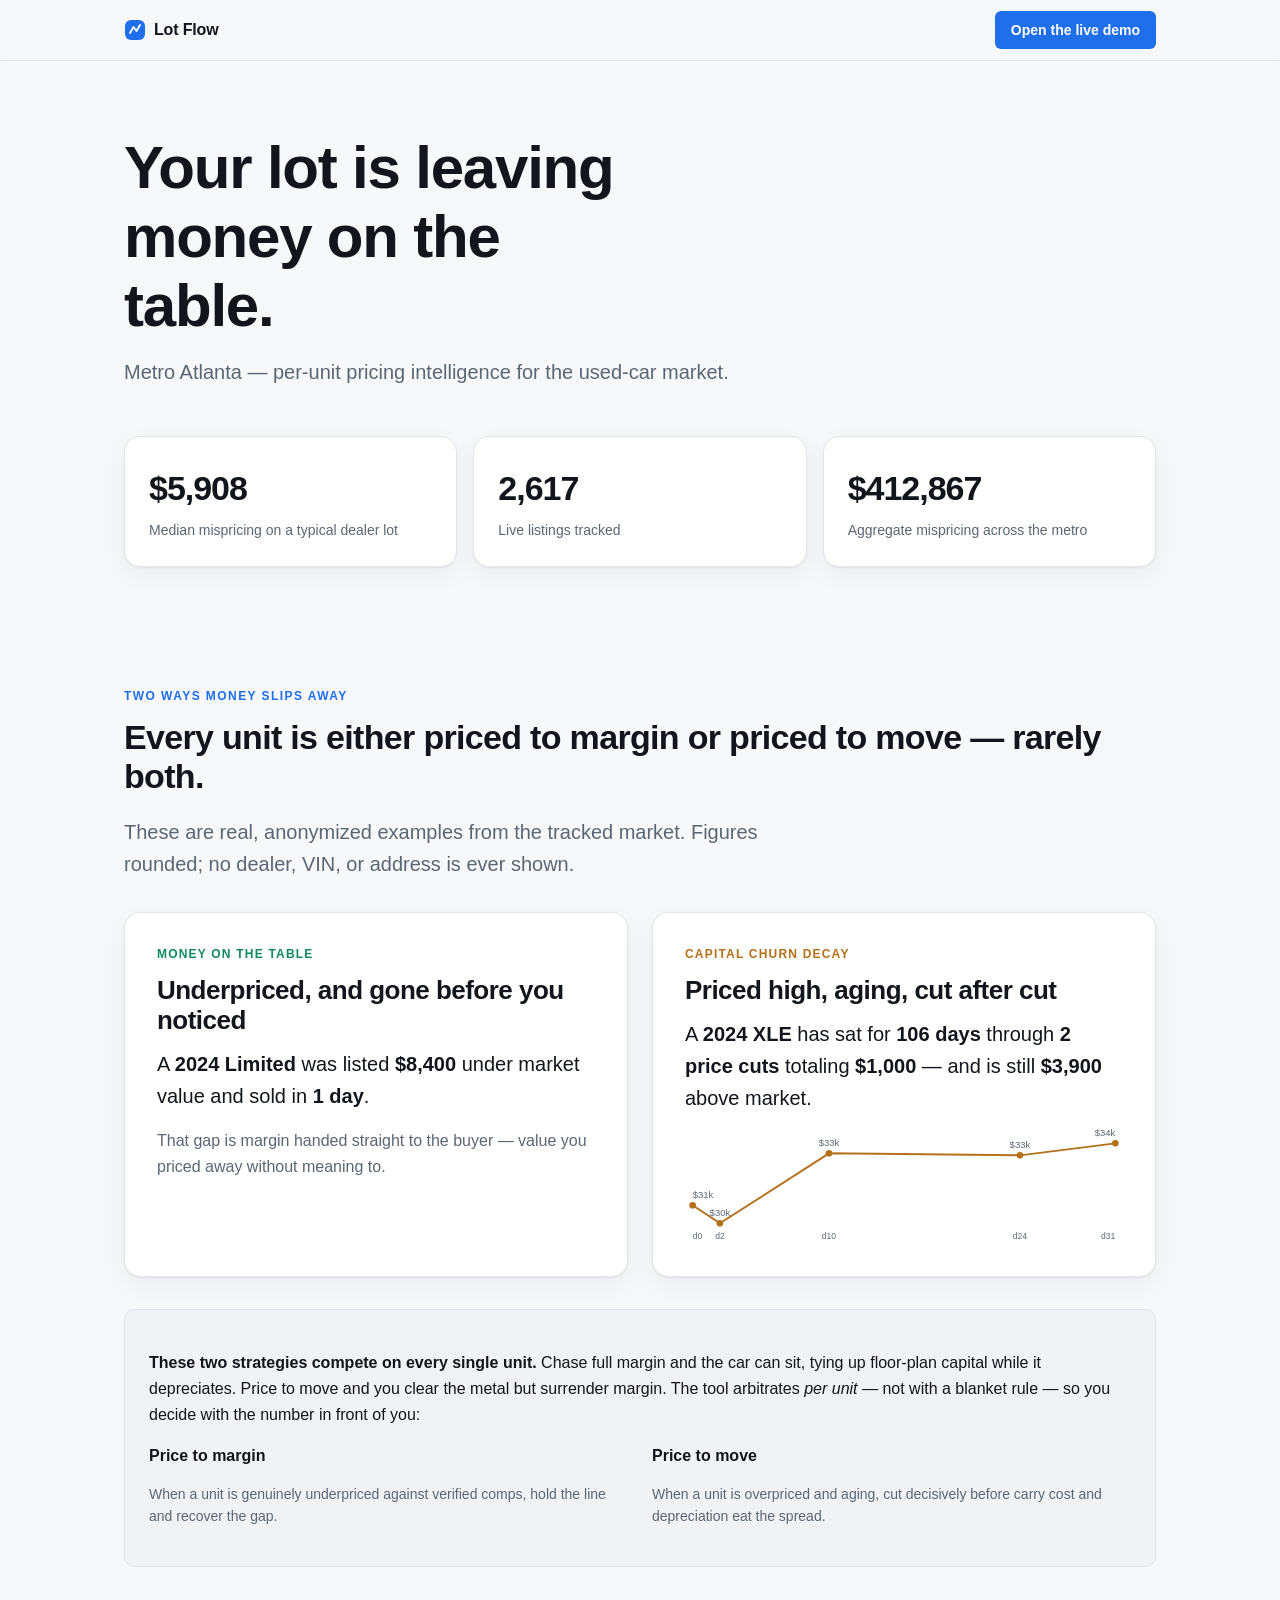
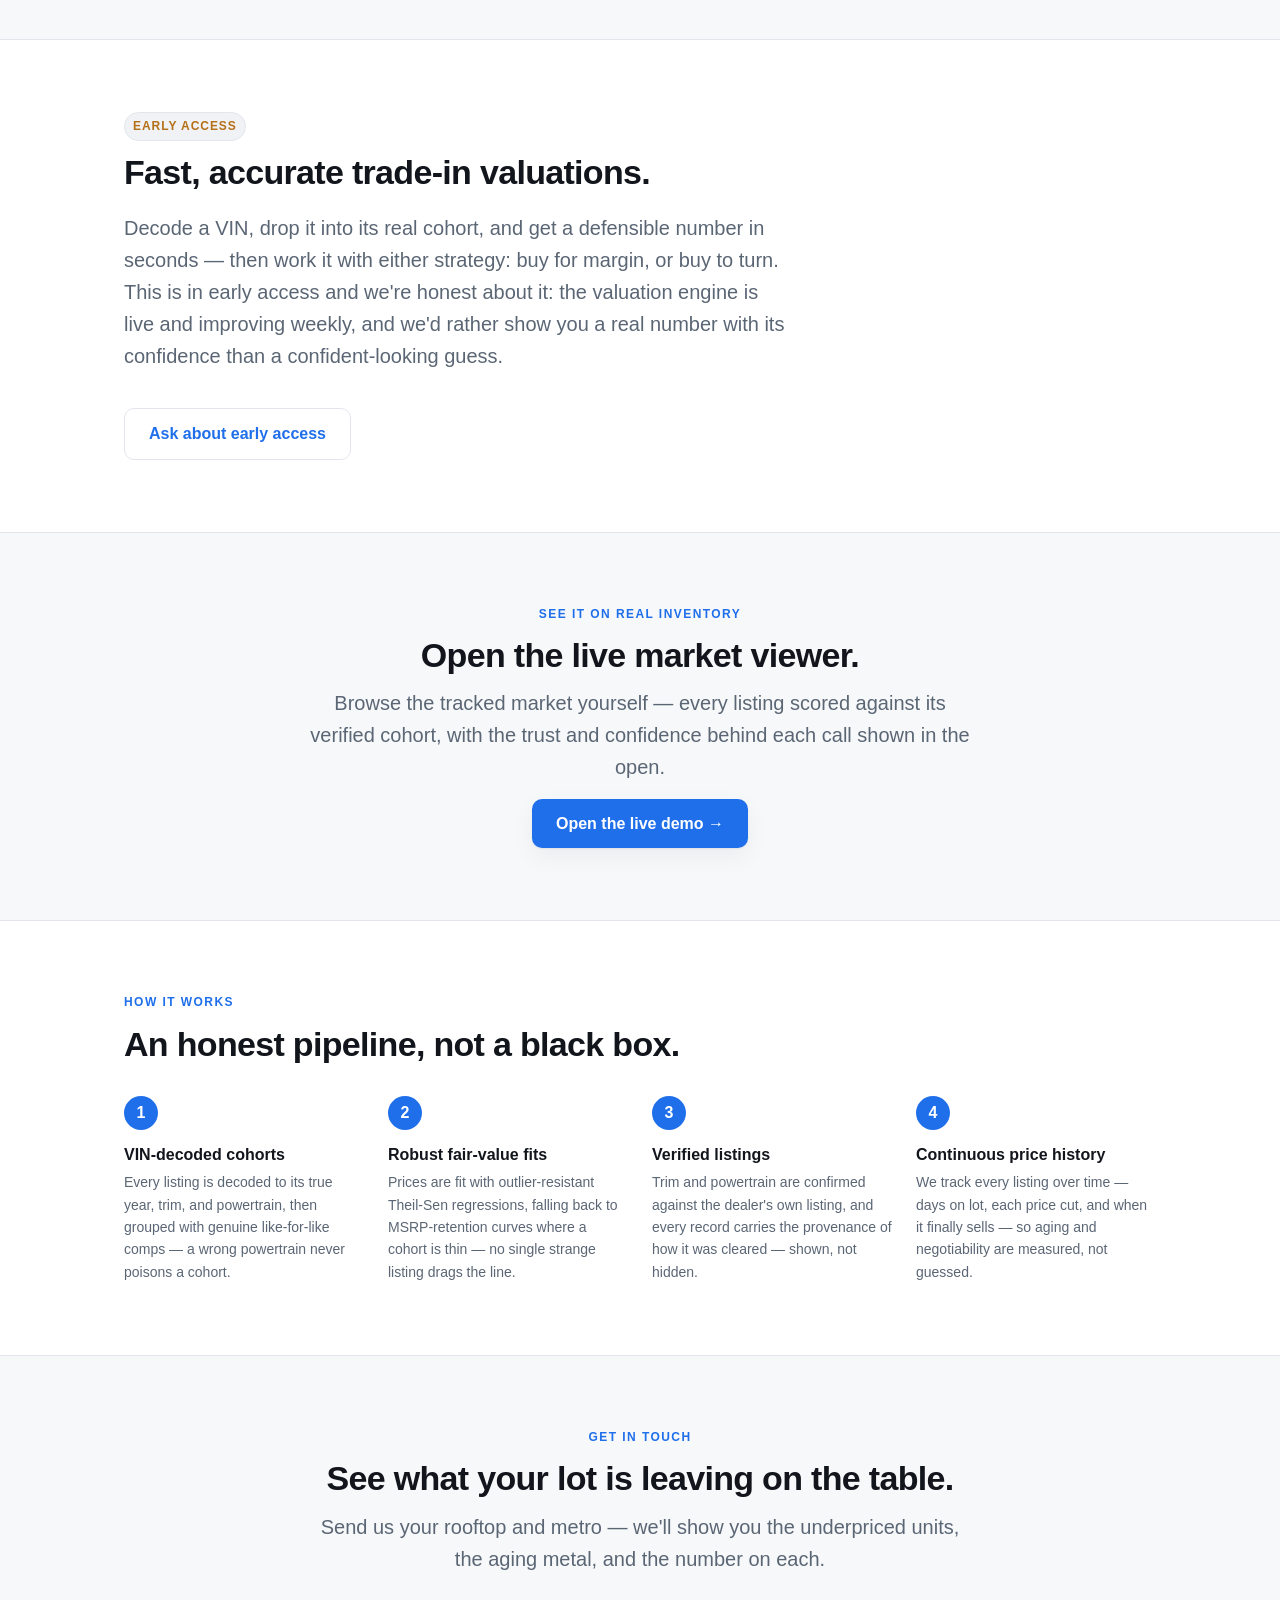
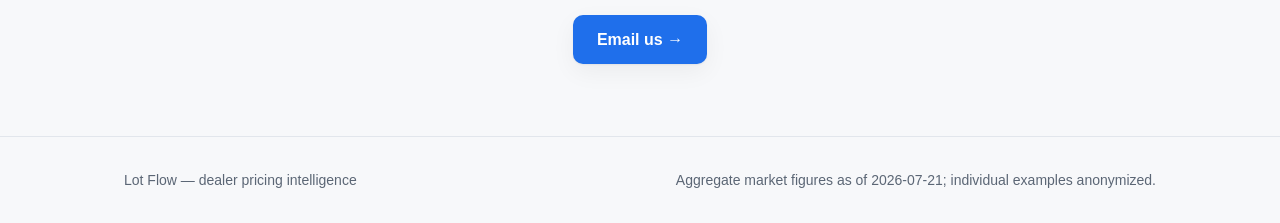
==== index.html @ d7b86f58 "publish: Metro Atlanta 2026-07-21 Regenerate the public site from the allowlist. Pitch page at /, th" ====
<!doctype html>
<html lang="en">
<head>
<meta charset="utf-8">
<meta name="viewport" content="width=device-width, initial-scale=1">
<title>Stop leaving money on the lot — dealer pricing intelligence</title>
<meta name="description" content="Per-unit pricing intelligence for used-car dealers: find the units you have underpriced, the aging metal tying up your capital, and price each one to margin or to move.">
<link rel="stylesheet" href="pitch.css">
</head>
<body>

<header class="site-head">
  <div class="wrap">
    <span class="brand">
      <svg width="22" height="22" viewbox="0 0 22 22" aria-hidden="true">
        <rect x="1" y="1" width="20" height="20" rx="6" fill="var(--accent)"></rect>
        <path d="M6 14 L9.5 8 L12.5 12 L16 6" fill="none" stroke="var(--accent-ink)" stroke-width="1.8" stroke-linecap="round" stroke-linejoin="round"></path>
      </svg>
      Lot Flow
    </span>
    <a class="nav-cta" href="app/">Open the live demo</a>
  </div>
</header>

<!-- ============================ HERO ============================ -->
<section class="hero">
  <div class="wrap">
    <h1>Your lot is leaving money on the table.</h1>
    <p class="lead" id="hero-region">Per-unit pricing intelligence for the used-car market.</p>

    <div class="stat-row">
      <div class="stat">
        <div class="num" id="stat-median">—</div>
        <div class="lbl">Median mispricing on a typical dealer lot</div>
      </div>
      <div class="stat">
        <div class="num" id="stat-listings">—</div>
        <div class="lbl">Live listings tracked</div>
      </div>
      <div class="stat">
        <div class="num" id="stat-aggregate">—</div>
        <div class="lbl">Aggregate mispricing across the metro</div>
      </div>
    </div>
  </div>
</section>

<!-- ============================ VIGNETTES ============================ -->
<section>
  <div class="wrap">
    <p class="section-tag">Two ways money slips away</p>
    <h2>Every unit is either priced to margin or priced to move — rarely both.</h2>
    <p class="lead">These are real, anonymized examples from the tracked market. Figures rounded; no dealer, VIN, or address is ever shown.</p>

    <div class="cards" style="margin-top:var(--s6)">

      <!-- Money on the table: an underpriced unit that sold fast -->
      <div class="card profit">
        <div class="kicker">Money on the table</div>
        <h3 id="profit-title">Underpriced, and gone before you noticed</h3>
        <div id="profit-dynamic">
          <p class="vignette-headline">
            A <b id="profit-vehicle">unit</b> was listed
            <b id="profit-under">—</b> under market value and sold in
            <b id="profit-days">—</b>.
          </p>
          <p class="muted">That gap is margin handed straight to the buyer — value you priced away without meaning to.</p>
        </div>
        <p id="profit-empty" class="muted hidden">
          No fast-selling underpriced units in the current window — but the moment one appears, it surfaces here first.
        </p>
      </div>

      <!-- Capital churn decay: an overpriced aging unit that keeps getting cut -->
      <div class="card aging">
        <div class="kicker">Capital churn decay</div>
        <h3 id="aging-title">Priced high, aging, cut after cut</h3>
        <div id="aging-dynamic">
          <p class="vignette-headline">
            A <b id="aging-vehicle">unit</b> has sat for
            <b id="aging-days">—</b> through
            <b id="aging-cuts">—</b> totaling
            <b id="aging-markdown">—</b> — and is still
            <b id="aging-over">—</b> above market.
          </p>
          <div class="timeline" id="aging-timeline" aria-label="price-cut timeline"></div>
        </div>
        <p id="aging-empty" class="muted hidden">
          No deeply-aged, repeatedly-cut units in the current window — the timeline lights up the moment one crosses the line.
        </p>
      </div>
    </div>

    <div class="arbitrate">
      <p><b>These two strategies compete on every single unit.</b> Chase full margin and the car can sit,
      tying up floor-plan capital while it depreciates. Price to move and you clear the metal but surrender margin.
      The tool arbitrates <em>per unit</em> — not with a blanket rule — so you decide with the number in front of you:</p>
      <div class="strat">
        <div>
          <h4>Price to margin</h4>
          <p class="muted tiny">When a unit is genuinely underpriced against verified comps, hold the line and recover the gap.</p>
        </div>
        <div>
          <h4>Price to move</h4>
          <p class="muted tiny">When a unit is overpriced and aging, cut decisively before carry cost and depreciation eat the spread.</p>
        </div>
      </div>
    </div>
  </div>
</section>

<!-- ============================ TRADE-IN ============================ -->
<section class="band">
  <div class="wrap">
    <span class="badge-soft">Early access</span>
    <h2>Fast, accurate trade-in valuations.</h2>
    <p class="lead">Decode a VIN, drop it into its real cohort, and get a defensible number in seconds —
    then work it with either strategy: buy for margin, or buy to turn. This is in early access and we're
    honest about it: the valuation engine is live and improving weekly, and we'd rather show you a real
    number with its confidence than a confident-looking guess.</p>
    <a class="cta-secondary" href="mailto:enpowerenergy@proton.me?subject=Lot%20Flow%20%E2%80%94%20trade-in%20early%20access">Ask about early access</a>
  </div>
</section>

<!-- ============================ DEMO CTA ============================ -->
<section>
  <div class="wrap" style="text-align:center">
    <p class="section-tag" style="text-align:center">See it on real inventory</p>
    <h2>Open the live market viewer.</h2>
    <p class="lead" style="margin:var(--s3) auto 0">Browse the tracked market yourself — every listing scored against its
    verified cohort, with the trust and confidence behind each call shown in the open.</p>
    <div><a class="cta-big" href="app/">Open the live demo &rarr;</a></div>
  </div>
</section>

<!-- ============================ HOW IT WORKS ============================ -->
<section class="band">
  <div class="wrap">
    <p class="section-tag">How it works</p>
    <h2>An honest pipeline, not a black box.</h2>
    <div class="steps">
      <div class="step">
        <div class="n">1</div>
        <h4>VIN-decoded cohorts</h4>
        <p>Every listing is decoded to its true year, trim, and powertrain, then grouped with genuine like-for-like comps — a wrong powertrain never poisons a cohort.</p>
      </div>
      <div class="step">
        <div class="n">2</div>
        <h4>Robust fair-value fits</h4>
        <p>Prices are fit with outlier-resistant Theil-Sen regressions, falling back to MSRP-retention curves where a cohort is thin — no single strange listing drags the line.</p>
      </div>
      <div class="step">
        <div class="n">3</div>
        <h4>Verified listings</h4>
        <p>Trim and powertrain are confirmed against the dealer's own listing, and every record carries the provenance of how it was cleared — shown, not hidden.</p>
      </div>
      <div class="step">
        <div class="n">4</div>
        <h4>Continuous price history</h4>
        <p>We track every listing over time — days on lot, each price cut, and when it finally sells — so aging and negotiability are measured, not guessed.</p>
      </div>
    </div>
  </div>
</section>

<!-- ============================ CONTACT ============================ -->
<section>
  <div class="wrap contact">
    <p class="section-tag" style="text-align:center">Get in touch</p>
    <h2>See what your lot is leaving on the table.</h2>
    <p class="lead">Send us your rooftop and metro — we'll show you the underpriced units, the aging metal, and the number on each.</p>
    <div>
      <a class="cta-big" href="mailto:enpowerenergy@proton.me?subject=Lot%20Flow%20%E2%80%94%20dealer%20pricing%20intelligence">Email us &rarr;</a>
    </div>
  </div>
</section>

<footer>
  <div class="wrap">
    <span>Lot Flow — dealer pricing intelligence</span>
    <span class="muted" id="foot-generated">Aggregate market figures; individual examples anonymized.</span>
  </div>
</footer>

<script>
// Zero external origins. Fetch the generated stats.json and fill placeholders. Any missing
// figure degrades to an em dash; an empty vignette category hides its dynamic bits and shows
// an honest fallback line. Nothing here talks to the network beyond same-origin stats.json.
(function () {
  var $ = function (id) { return document.getElementById(id); };
  var money = function (n) {
    if (n == null || isNaN(n)) return "—";
    return "$" + Math.round(n).toLocaleString("en-US");
  };
  var num = function (n) { return (n == null || isNaN(n)) ? "—" : Math.round(n).toLocaleString("en-US"); };
  var vehLabel = function (v) {
    return [v.year, (v.trim || "").toString(), v.powertrain && v.powertrain !== "gas" ? v.powertrain : ""]
      .filter(Boolean).join(" ").trim() || "unit";
  };

  fetch("stats.json").then(function (r) { return r.json(); }).then(function (s) {
    var metro = s.metro || {};
    var totals = s.totals || {};

    // hero
    if (s.region) $("hero-region").textContent =
      s.region + " — per-unit pricing intelligence for the used-car market.";
    $("stat-median").textContent = money(metro.medianLotMoneyOnTable);
    $("stat-listings").textContent = num(totals.listings);
    $("stat-aggregate").textContent = money(metro.aggregateMispricing);
    if (s.generatedAt) $("foot-generated").textContent =
      "Aggregate market figures as of " + s.generatedAt + "; individual examples anonymized.";

    var vg = s.vignettes || {};

    // ---- profit vignette ----
    var p = (vg.profit || [])[0];
    if (p) {
      $("profit-vehicle").textContent = vehLabel(p);
      $("profit-under").textContent = money(p.underBy);
      $("profit-days").textContent = num(p.daysToGone) + (p.daysToGone === 1 ? " day" : " days");
    } else {
      $("profit-dynamic").classList.add("hidden");
      $("profit-empty").classList.remove("hidden");
    }

    // ---- aging vignette ----
    var a = (vg.aging || [])[0];
    if (a) {
      $("aging-vehicle").textContent = vehLabel(a);
      $("aging-days").textContent = num(a.listedDays) + (a.listedDays === 1 ? " day" : " days");
      $("aging-cuts").textContent = num(a.cuts) + (a.cuts === 1 ? " price cut" : " price cuts");
      $("aging-markdown").textContent = money(a.markdownTotal);
      $("aging-over").textContent = money(a.stillOverBy);
      drawTimeline($("aging-timeline"), a.dropSeries || []);
    } else {
      $("aging-dynamic").classList.add("hidden");
      $("aging-empty").classList.remove("hidden");
    }
  }).catch(function () {
    // stats.json missing/unreadable: leave em-dash placeholders, hide dynamic vignette bits.
    $("profit-dynamic").classList.add("hidden");
    $("profit-empty").classList.remove("hidden");
    $("aging-dynamic").classList.add("hidden");
    $("aging-empty").classList.remove("hidden");
  });

  // Build a tiny inline-SVG price-drop timeline from [{day, price}] — no libraries, no CDN.
  function drawTimeline(host, series) {
    if (!host || !series || series.length < 2) { if (host) host.remove(); return; }
    var W = 460, H = 120, padL = 8, padR = 8, padT = 14, padB = 22;
    var days = series.map(function (d) { return d.day; });
    var prices = series.map(function (d) { return d.price; });
    var dMin = Math.min.apply(null, days), dMax = Math.max.apply(null, days);
    var pMin = Math.min.apply(null, prices), pMax = Math.max.apply(null, prices);
    var dSpan = (dMax - dMin) || 1, pSpan = (pMax - pMin) || 1;
    var x = function (d) { return padL + (d - dMin) / dSpan * (W - padL - padR); };
    var y = function (p) { return padT + (1 - (p - pMin) / pSpan) * (H - padT - padB); };

    var pts = series.map(function (d) { return x(d.day) + "," + y(d.price); }).join(" ");
    var svg = '<svg viewBox="0 0 ' + W + ' ' + H + '" role="img">';
    svg += '<polyline points="' + pts + '" fill="none" stroke="var(--warn)" stroke-width="2" stroke-linejoin="round"/>';
    series.forEach(function (d, i) {
      var cx = x(d.day), cy = y(d.price);
      svg += '<circle cx="' + cx + '" cy="' + cy + '" r="3.5" fill="var(--warn)"/>';
      var anchor = i === 0 ? 'start' : (i === series.length - 1 ? 'end' : 'middle');
      svg += '<text x="' + cx + '" y="' + (cy - 8) + '" text-anchor="' + anchor +
             '" font-size="10" fill="var(--muted)">$' + Math.round(d.price / 1000) + 'k</text>';
      svg += '<text x="' + cx + '" y="' + (H - 6) + '" text-anchor="' + anchor +
             '" font-size="9" fill="var(--muted)">d' + d.day + '</text>';
    });
    svg += '</svg>';
    host.innerHTML = svg;
  }
})();
</script>

</body>
</html>
---- pitch.css ----
/* pitch.css — public pitch page. Zero external origins: system fonts, no webfonts, no CDNs.
   Light default, dark via prefers-color-scheme. All theming through design tokens. */

:root {
  /* color */
  --bg: #f7f8fa;
  --surface: #ffffff;
  --surface-2: #f0f2f5;
  --border: #e2e6ec;
  --text: #12161c;
  --muted: #5b6675;
  --accent: #1f6feb;
  --accent-ink: #ffffff;
  --good: #128a5f;
  --warn: #b5701a;
  --shadow: 0 1px 2px rgba(16, 22, 28, .06), 0 8px 24px rgba(16, 22, 28, .05);

  /* spacing ramp */
  --s1: 4px;  --s2: 8px;  --s3: 12px; --s4: 16px;
  --s5: 24px; --s6: 32px; --s7: 48px; --s8: 72px; --s9: 112px;

  /* radius */
  --r1: 6px; --r2: 10px; --r3: 16px; --r4: 24px;

  /* type ramp */
  --t-xs: 12px; --t-sm: 14px; --t-md: 16px; --t-lg: 20px;
  --t-xl: 26px; --t-2xl: 34px; --t-3xl: 46px; --t-4xl: 60px;

  --maxw: 1080px;
  --font: -apple-system, BlinkMacSystemFont, "Segoe UI", Roboto, Helvetica, Arial,
          "Apple Color Emoji", "Segoe UI Emoji", sans-serif;
}

@media (prefers-color-scheme: dark) {
  :root {
    --bg: #0c0e12;
    --surface: #14171d;
    --surface-2: #1b1f27;
    --border: #262c37;
    --text: #e8ebef;
    --muted: #97a1b0;
    --accent: #4d8dff;
    --accent-ink: #08101f;
    --good: #35c48c;
    --warn: #e0a852;
    --shadow: 0 1px 2px rgba(0, 0, 0, .3), 0 12px 32px rgba(0, 0, 0, .35);
  }
}

* { box-sizing: border-box; }

html { scroll-behavior: smooth; }

body {
  margin: 0;
  background: var(--bg);
  color: var(--text);
  font-family: var(--font);
  font-size: var(--t-md);
  line-height: 1.6;
  -webkit-font-smoothing: antialiased;
}

a { color: var(--accent); text-decoration: none; }
a:hover { text-decoration: underline; }

.wrap { max-width: var(--maxw); margin: 0 auto; padding: 0 var(--s5); }

/* ---- header ---- */
.site-head {
  position: sticky; top: 0; z-index: 10;
  background: color-mix(in srgb, var(--bg) 88%, transparent);
  backdrop-filter: saturate(1.4) blur(8px);
  border-bottom: 1px solid var(--border);
}
.site-head .wrap {
  display: flex; align-items: center; justify-content: space-between;
  height: 60px;
}
.brand { display: flex; align-items: center; gap: var(--s2); font-weight: 650; letter-spacing: -.01em; }
.brand svg { display: block; }
.nav-cta {
  font-size: var(--t-sm); font-weight: 600;
  padding: var(--s2) var(--s4); border-radius: var(--r1);
  background: var(--accent); color: var(--accent-ink);
}
.nav-cta:hover { text-decoration: none; filter: brightness(1.05); }

/* ---- sections ---- */
section { padding: var(--s8) 0; }
.section-tag {
  text-transform: uppercase; letter-spacing: .12em; font-size: var(--t-xs);
  font-weight: 700; color: var(--accent); margin: 0 0 var(--s3);
}
h1, h2, h3 { letter-spacing: -.02em; line-height: 1.15; margin: 0; }
h2 { font-size: var(--t-2xl); margin-bottom: var(--s3); }
.lead { color: var(--muted); font-size: var(--t-lg); max-width: 60ch; }

/* ---- hero ---- */
.hero { padding-top: var(--s8); padding-bottom: var(--s7); }
.hero h1 { font-size: var(--t-4xl); max-width: 16ch; }
.hero .lead { margin-top: var(--s4); }
@media (max-width: 640px) { .hero h1 { font-size: var(--t-3xl); } }

.stat-row {
  display: grid; grid-template-columns: repeat(3, 1fr); gap: var(--s4);
  margin-top: var(--s7);
}
@media (max-width: 720px) { .stat-row { grid-template-columns: 1fr; } }
.stat {
  background: var(--surface); border: 1px solid var(--border);
  border-radius: var(--r3); padding: var(--s5); box-shadow: var(--shadow);
}
.stat .num {
  font-size: var(--t-2xl); font-weight: 720; letter-spacing: -.03em;
  font-variant-numeric: tabular-nums;
}
.stat .lbl { color: var(--muted); font-size: var(--t-sm); margin-top: var(--s1); }

/* ---- cards ---- */
.cards { display: grid; grid-template-columns: 1fr 1fr; gap: var(--s5); }
@media (max-width: 820px) { .cards { grid-template-columns: 1fr; } }
.card {
  background: var(--surface); border: 1px solid var(--border);
  border-radius: var(--r3); padding: var(--s6); box-shadow: var(--shadow);
}
.card h3 { font-size: var(--t-xl); margin-bottom: var(--s2); }
.card .kicker {
  font-size: var(--t-xs); font-weight: 700; letter-spacing: .1em; text-transform: uppercase;
  margin-bottom: var(--s3);
}
.card.profit .kicker { color: var(--good); }
.card.aging .kicker { color: var(--warn); }
.vignette-headline { font-size: var(--t-lg); margin: var(--s3) 0; }
.vignette-headline b { font-variant-numeric: tabular-nums; }
.muted { color: var(--muted); }
.tiny { font-size: var(--t-sm); }
.chip {
  display: inline-block; padding: 2px var(--s2); border-radius: 999px;
  background: var(--surface-2); border: 1px solid var(--border);
  font-size: var(--t-xs); color: var(--muted); margin-right: var(--s1);
  font-variant-numeric: tabular-nums;
}
.timeline { margin-top: var(--s4); }
.timeline svg { width: 100%; height: auto; display: block; overflow: visible; }

.arbitrate {
  margin-top: var(--s6); padding: var(--s5);
  background: var(--surface-2); border-radius: var(--r2);
  border: 1px solid var(--border);
}
.arbitrate .strat { display: flex; gap: var(--s5); flex-wrap: wrap; }
.arbitrate .strat > div { flex: 1 1 220px; }
.arbitrate .strat h4 { margin: 0 0 var(--s1); font-size: var(--t-md); }

/* ---- steps ---- */
.steps { display: grid; grid-template-columns: repeat(4, 1fr); gap: var(--s5); margin-top: var(--s6); }
@media (max-width: 820px) { .steps { grid-template-columns: 1fr 1fr; } }
@media (max-width: 460px) { .steps { grid-template-columns: 1fr; } }
.step .n {
  width: 34px; height: 34px; border-radius: 50%; display: grid; place-items: center;
  background: var(--accent); color: var(--accent-ink); font-weight: 700; margin-bottom: var(--s3);
}
.step h4 { margin: 0 0 var(--s1); font-size: var(--t-md); }
.step p { margin: 0; color: var(--muted); font-size: var(--t-sm); }

/* ---- trade-in / demo bands ---- */
.band { background: var(--surface); border-top: 1px solid var(--border); border-bottom: 1px solid var(--border); }
.badge-soft {
  display: inline-block; font-size: var(--t-xs); font-weight: 700; letter-spacing: .08em;
  text-transform: uppercase; color: var(--warn);
  border: 1px solid var(--border); background: var(--surface-2);
  padding: var(--s1) var(--s2); border-radius: 999px; margin-bottom: var(--s3);
}
.cta-big {
  display: inline-flex; align-items: center; gap: var(--s2);
  background: var(--accent); color: var(--accent-ink);
  font-size: var(--t-md); font-weight: 650;
  padding: var(--s3) var(--s5); border-radius: var(--r2); margin-top: var(--s4);
  box-shadow: var(--shadow);
}
.cta-big:hover { text-decoration: none; filter: brightness(1.05); }
.cta-secondary {
  display: inline-block; margin-top: var(--s4); font-weight: 600;
  padding: var(--s3) var(--s5); border-radius: var(--r2);
  border: 1px solid var(--border); background: var(--surface);
}
.cta-secondary:hover { text-decoration: none; border-color: var(--accent); }

/* ---- contact ---- */
.contact { text-align: center; }
.contact .lead { margin: var(--s3) auto var(--s5); }

/* ---- footer ---- */
footer {
  border-top: 1px solid var(--border); padding: var(--s6) 0;
  color: var(--muted); font-size: var(--t-sm);
}
footer .wrap { display: flex; justify-content: space-between; gap: var(--s4); flex-wrap: wrap; }

.hidden { display: none !important; }
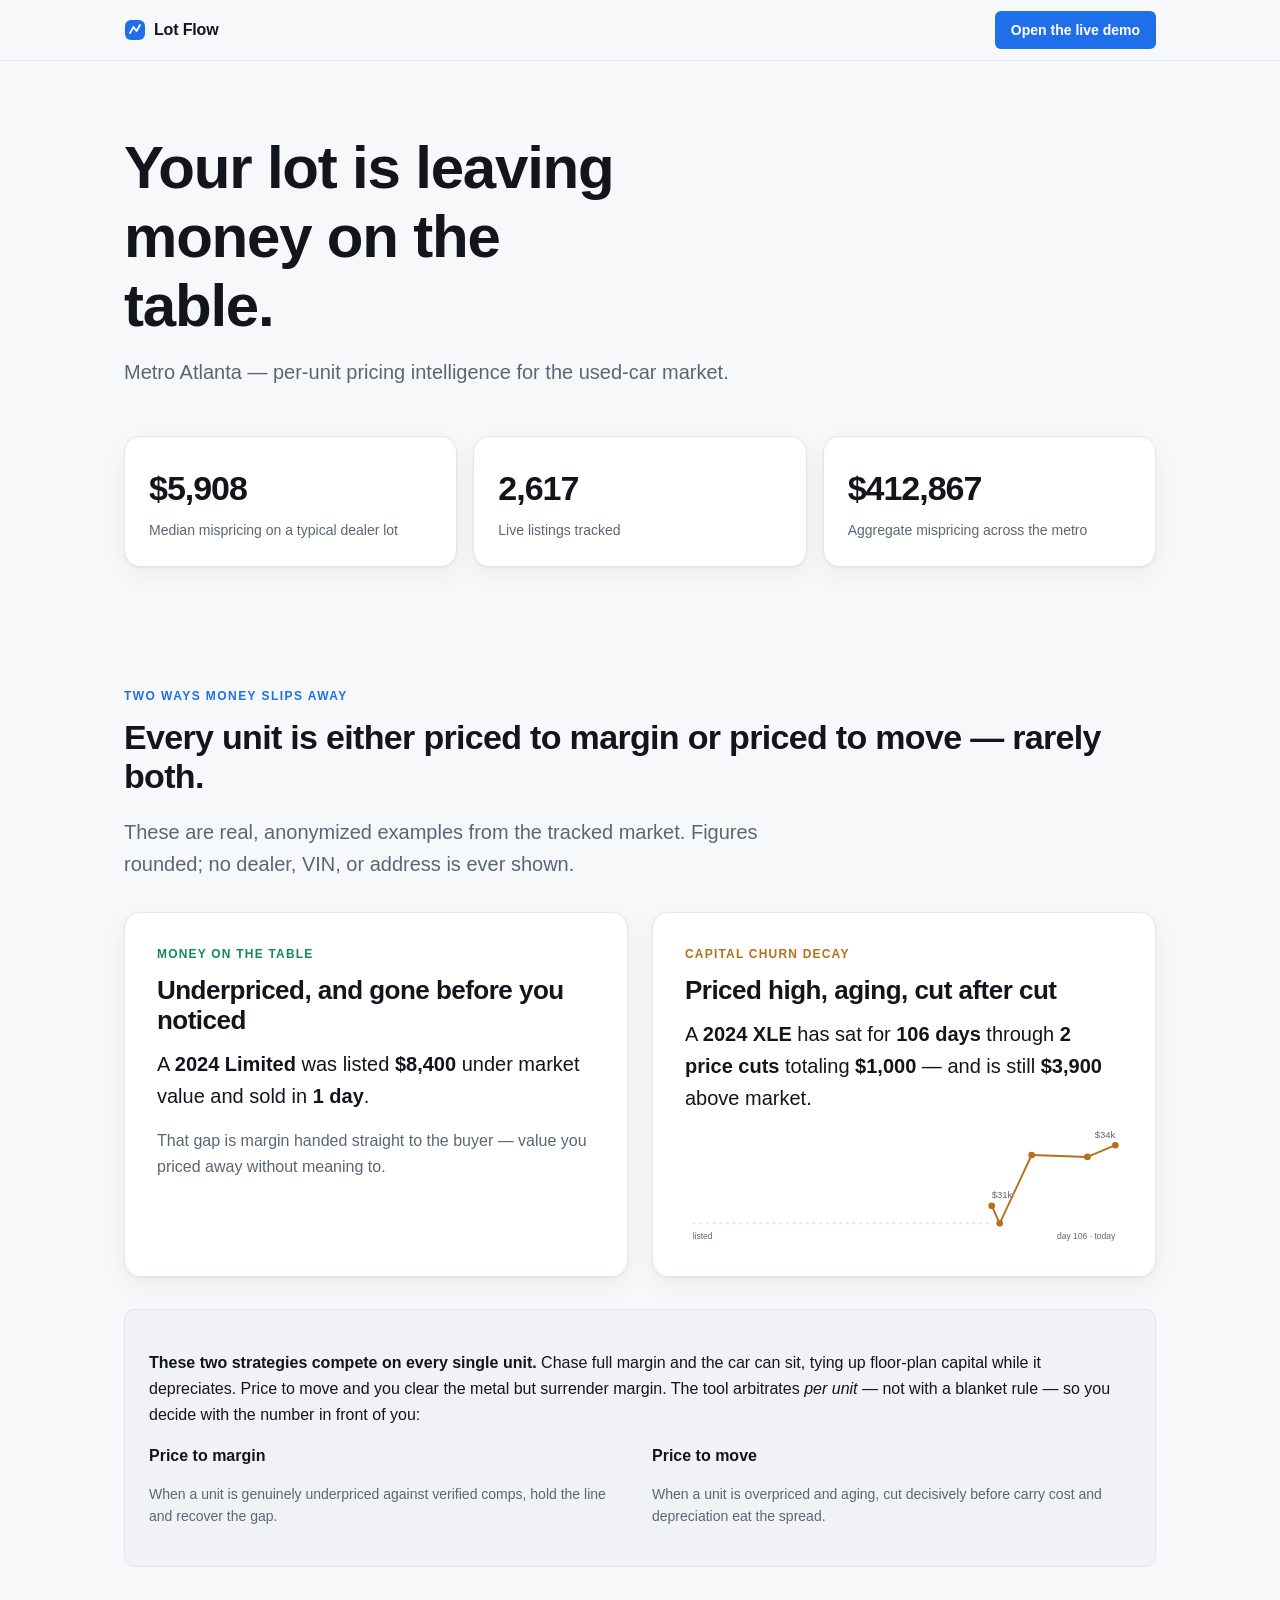
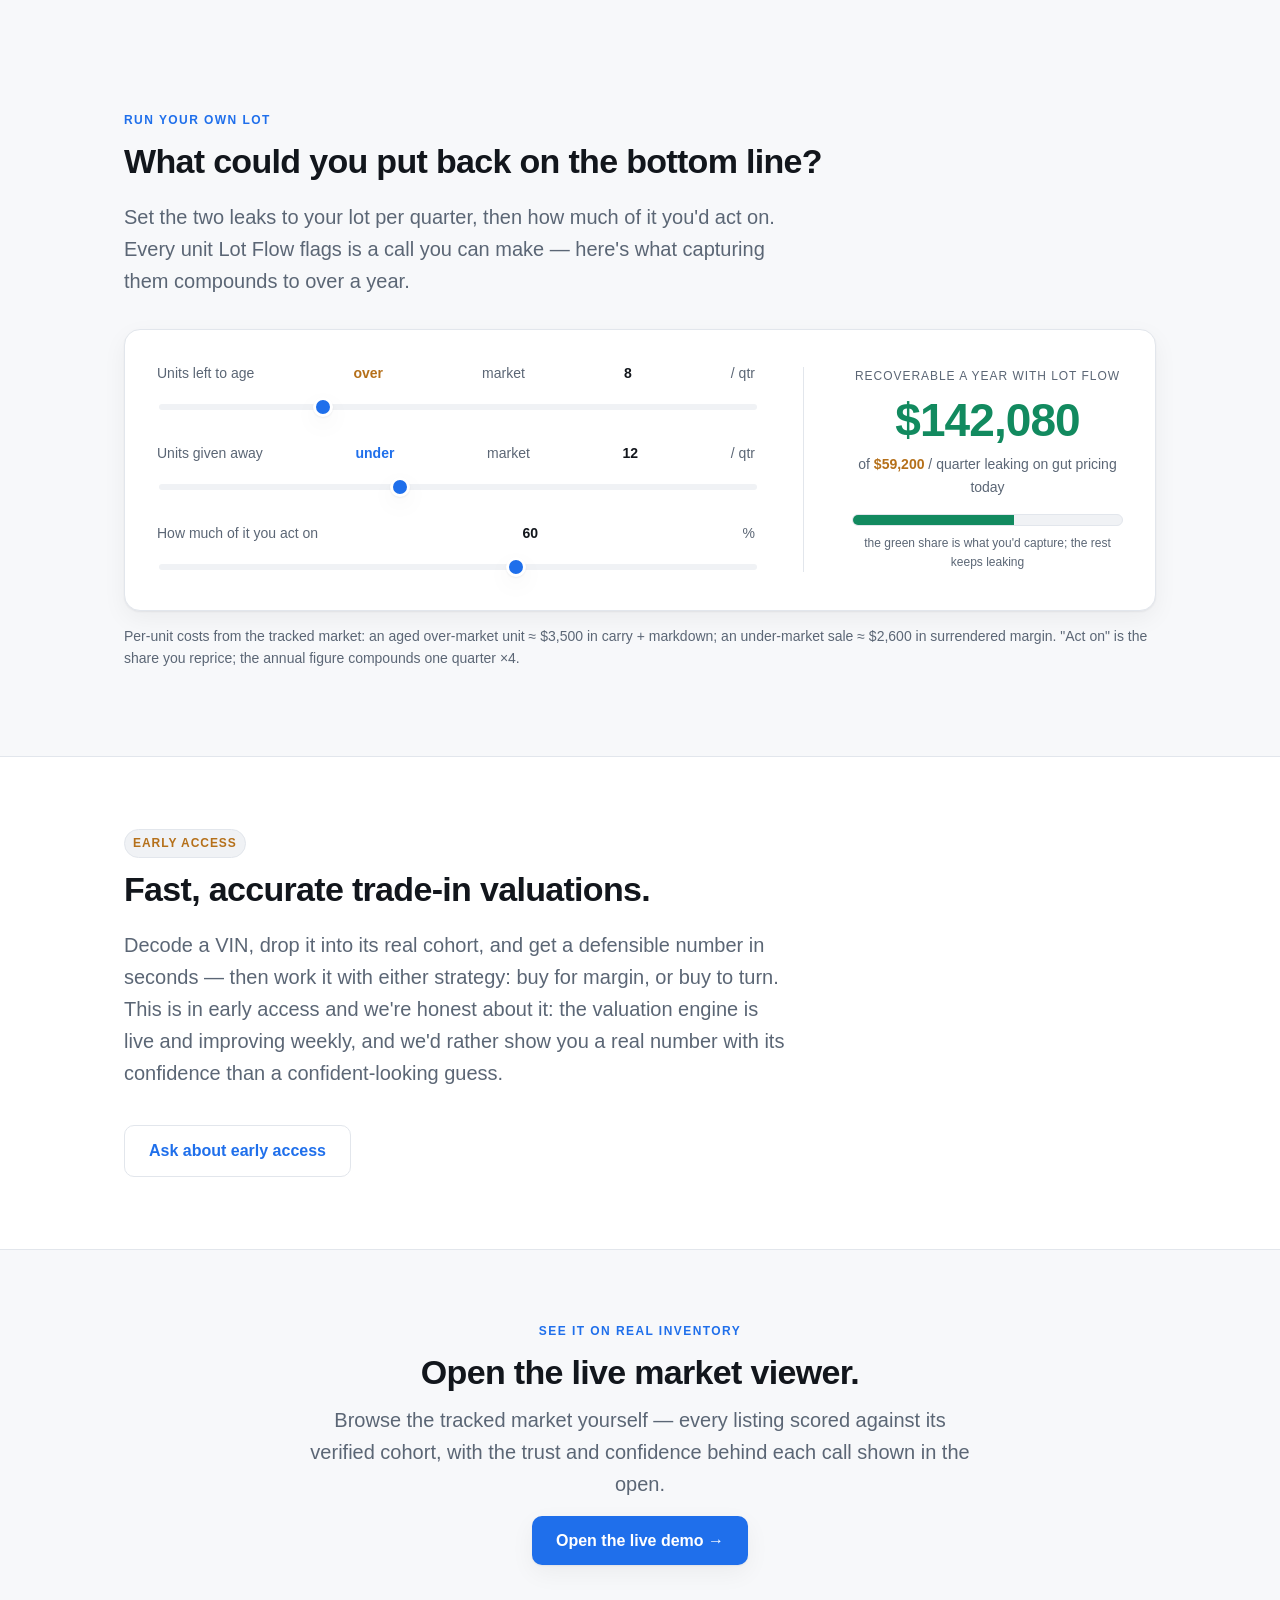
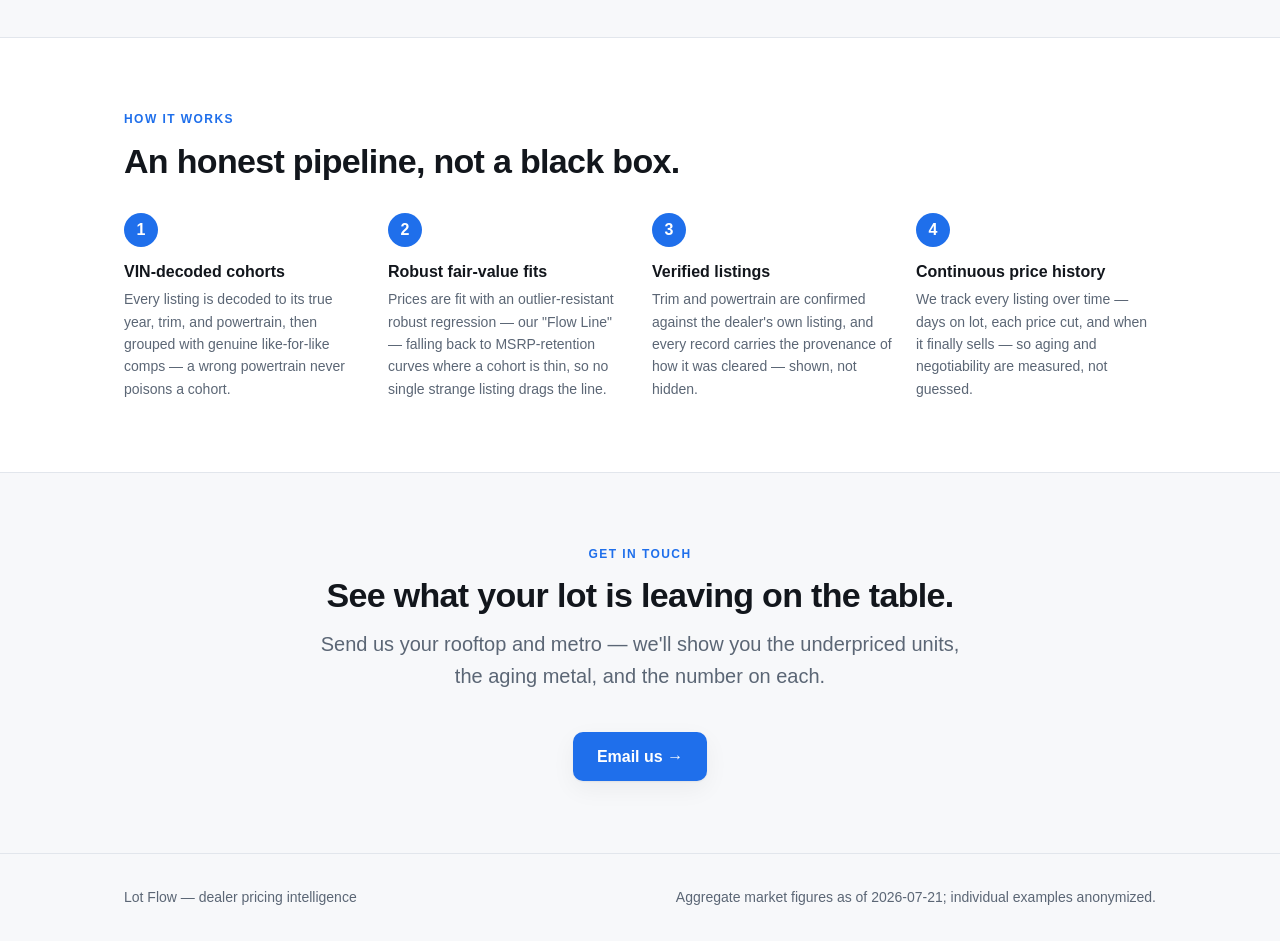
==== commit b46921b2: "publish: Metro Atlanta 2026-07-21 Regenerate the public site from the allowlist. Pitch page at /, th" ====
--- a/index.html
+++ b/index.html
@@ -109,6 +109,40 @@
   </div>
 </section>
 
+<!-- ============================ OPTIMIZER ============================ -->
+<section>
+  <div class="wrap">
+    <p class="section-tag">Run your own lot</p>
+    <h2>What could you put back on the bottom line?</h2>
+    <p class="lead">Set the two leaks to your lot per quarter, then how much of it you'd act on. Every unit Lot Flow flags is a call you can make — here's what capturing them compounds to over a year.</p>
+
+    <div class="optimizer">
+      <div class="opt-controls">
+        <div class="opt-slider">
+          <label>Units left to age <b class="over">over</b> market <span class="opt-v" id="opt-over-val">8</span> / qtr</label>
+          <input type="range" id="opt-over" min="0" max="30" value="8" aria-label="units aged over market per quarter">
+        </div>
+        <div class="opt-slider">
+          <label>Units given away <b class="under">under</b> market <span class="opt-v" id="opt-under-val">12</span> / qtr</label>
+          <input type="range" id="opt-under" min="0" max="30" value="12" aria-label="units given away under market per quarter">
+        </div>
+        <div class="opt-slider">
+          <label>How much of it you act on <span class="opt-v" id="opt-capture-val">60</span>%</label>
+          <input type="range" id="opt-capture" min="0" max="100" value="60" step="5" aria-label="share you reprice">
+        </div>
+      </div>
+      <div class="opt-readout">
+        <div class="opt-lab">Recoverable a year with Lot Flow</div>
+        <div class="opt-big" id="opt-year">$142,080</div>
+        <div class="opt-sub">of <b id="opt-leak">$59,200</b> / quarter leaking on gut pricing today</div>
+        <div class="opt-meter"><span id="opt-fill"></span></div>
+        <div class="opt-legend">the green share is what you'd capture; the rest keeps leaking</div>
+      </div>
+    </div>
+    <p class="tiny muted">Per-unit costs from the tracked market: an aged over-market unit ≈ $3,500 in carry + markdown; an under-market sale ≈ $2,600 in surrendered margin. "Act on" is the share you reprice; the annual figure compounds one quarter &times;4.</p>
+  </div>
+</section>
+
 <!-- ============================ TRADE-IN ============================ -->
 <section class="band">
   <div class="wrap">
@@ -147,7 +181,7 @@
       <div class="step">
         <div class="n">2</div>
         <h4>Robust fair-value fits</h4>
-        <p>Prices are fit with outlier-resistant Theil-Sen regressions, falling back to MSRP-retention curves where a cohort is thin — no single strange listing drags the line.</p>
+        <p>Prices are fit with an outlier-resistant robust regression — our "Flow Line" — falling back to MSRP-retention curves where a cohort is thin, so no single strange listing drags the line.</p>
       </div>
       <div class="step">
         <div class="n">3</div>
@@ -232,7 +266,7 @@
       $("aging-cuts").textContent = num(a.cuts) + (a.cuts === 1 ? " price cut" : " price cuts");
       $("aging-markdown").textContent = money(a.markdownTotal);
       $("aging-over").textContent = money(a.stillOverBy);
-      drawTimeline($("aging-timeline"), a.dropSeries || []);
+      drawTimeline($("aging-timeline"), a.dropSeries || [], a.listedDays);
     } else {
       $("aging-dynamic").classList.add("hidden");
       $("aging-empty").classList.remove("hidden");
@@ -245,33 +279,67 @@
     $("aging-empty").classList.remove("hidden");
   });
 
-  // Build a tiny inline-SVG price-drop timeline from [{day, price}] — no libraries, no CDN.
-  function drawTimeline(host, series) {
+  // Build a tiny inline-SVG price timeline over the FULL days-on-lot. Our tracked price points are
+  // anchored to when we first saw the car (0..~30d), but the unit has actually been listed
+  // `listedDays` total — so we offset the tracked points to sit at the END of a 0..listedDays axis
+  // (the recent window we observed) and dash in the earlier, untracked stretch. Without this the
+  // graph stopped at ~day 31 while the headline said "106 days" — the two now agree.
+  function drawTimeline(host, series, listedDays) {
     if (!host || !series || series.length < 2) { if (host) host.remove(); return; }
-    var W = 460, H = 120, padL = 8, padR = 8, padT = 14, padB = 22;
+    var W = 460, H = 120, padL = 8, padR = 8, padT = 16, padB = 22;
     var days = series.map(function (d) { return d.day; });
     var prices = series.map(function (d) { return d.price; });
-    var dMin = Math.min.apply(null, days), dMax = Math.max.apply(null, days);
+    var dMax = Math.max.apply(null, days);
+    var total = (listedDays && listedDays > dMax) ? listedDays : dMax;
+    var offset = total - dMax;                    // shift tracked points to the recent end
+    var onLot = series.map(function (d) { return d.day + offset; });
     var pMin = Math.min.apply(null, prices), pMax = Math.max.apply(null, prices);
-    var dSpan = (dMax - dMin) || 1, pSpan = (pMax - pMin) || 1;
-    var x = function (d) { return padL + (d - dMin) / dSpan * (W - padL - padR); };
+    var xSpan = total || 1, pSpan = (pMax - pMin) || 1;
+    var x = function (d) { return padL + d / xSpan * (W - padL - padR); };
     var y = function (p) { return padT + (1 - (p - pMin) / pSpan) * (H - padT - padB); };
-
-    var pts = series.map(function (d) { return x(d.day) + "," + y(d.price); }).join(" ");
+    var base = H - padB;
+
     var svg = '<svg viewBox="0 0 ' + W + ' ' + H + '" role="img">';
+    // the stretch it sat before we started tracking — dashed, so 106 days reads as 106 days
+    if (offset > 0) {
+      svg += '<line x1="' + x(0) + '" y1="' + base + '" x2="' + x(onLot[0]) + '" y2="' + base +
+             '" stroke="var(--border)" stroke-width="2" stroke-dasharray="3 4"/>';
+    }
+    var pts = onLot.map(function (d, i) { return x(d) + "," + y(prices[i]); }).join(" ");
     svg += '<polyline points="' + pts + '" fill="none" stroke="var(--warn)" stroke-width="2" stroke-linejoin="round"/>';
-    series.forEach(function (d, i) {
-      var cx = x(d.day), cy = y(d.price);
+    onLot.forEach(function (d, i) {
+      var cx = x(d), cy = y(prices[i]);
       svg += '<circle cx="' + cx + '" cy="' + cy + '" r="3.5" fill="var(--warn)"/>';
-      var anchor = i === 0 ? 'start' : (i === series.length - 1 ? 'end' : 'middle');
-      svg += '<text x="' + cx + '" y="' + (cy - 8) + '" text-anchor="' + anchor +
-             '" font-size="10" fill="var(--muted)">$' + Math.round(d.price / 1000) + 'k</text>';
-      svg += '<text x="' + cx + '" y="' + (H - 6) + '" text-anchor="' + anchor +
-             '" font-size="9" fill="var(--muted)">d' + d.day + '</text>';
+      // label only the first + last tracked price so the clustered recent points stay legible
+      if (i === 0 || i === onLot.length - 1) {
+        svg += '<text x="' + cx + '" y="' + (cy - 8) + '" text-anchor="' + (i === 0 ? 'start' : 'end') +
+               '" font-size="10" fill="var(--muted)">$' + Math.round(prices[i] / 1000) + 'k</text>';
+      }
     });
+    svg += '<text x="' + x(0) + '" y="' + (H - 6) + '" text-anchor="start" font-size="9" fill="var(--muted)">listed</text>';
+    svg += '<text x="' + x(total) + '" y="' + (H - 6) + '" text-anchor="end" font-size="9" fill="var(--muted)">day ' + total + ' · today</text>';
     svg += '</svg>';
     host.innerHTML = svg;
   }
+
+  // ---- optimizer: user-changeable levers → what capturing them compounds to ----
+  var OVER = 3500, UNDER = 2600;   // per-unit: aged over-market carry+markdown / under-market margin
+  var ov = $("opt-over"), un = $("opt-under"), cap = $("opt-capture");
+  if (ov && un && cap) {
+    var upd = function () {
+      var a = +ov.value, b = +un.value, c = +cap.value / 100;
+      $("opt-over-val").textContent = a;
+      $("opt-under-val").textContent = b;
+      $("opt-capture-val").textContent = +cap.value;
+      var leakQ = a * OVER + b * UNDER;
+      var recoverYr = leakQ * c * 4;                 // compound the quarter across the year
+      $("opt-leak").textContent = money(leakQ);
+      $("opt-year").textContent = money(recoverYr);
+      $("opt-fill").style.width = Math.round(c * 100) + "%";
+    };
+    ov.oninput = un.oninput = cap.oninput = upd;
+    upd();
+  }
 })();
 </script>
 
--- a/pitch.css
+++ b/pitch.css
@@ -199,3 +199,50 @@
 footer .wrap { display: flex; justify-content: space-between; gap: var(--s4); flex-wrap: wrap; }
 
 .hidden { display: none !important; }
+
+/* ---- optimizer (Run your own lot) ---- */
+.optimizer {
+  display: grid; grid-template-columns: 1fr 320px; gap: var(--s7); align-items: center;
+  margin-top: var(--s6); background: var(--surface); border: 1px solid var(--border);
+  border-radius: var(--r3); padding: var(--s6); box-shadow: var(--shadow);
+}
+.opt-controls { display: flex; flex-direction: column; gap: var(--s5); }
+.opt-slider label {
+  display: flex; justify-content: space-between; align-items: baseline; gap: var(--s3);
+  font-size: var(--t-sm); color: var(--muted); margin-bottom: var(--s2);
+}
+.opt-slider label b { font-weight: 600; }
+.opt-slider .over { color: var(--warn); }
+.opt-slider .under { color: var(--accent); }
+.opt-slider .opt-v { font-weight: 700; color: var(--text); font-variant-numeric: tabular-nums; }
+.opt-slider input[type=range] {
+  -webkit-appearance: none; appearance: none; width: 100%; height: 6px; border-radius: 6px;
+  background: var(--surface-2); outline: none; cursor: pointer;
+}
+.opt-slider input[type=range]::-webkit-slider-thumb {
+  -webkit-appearance: none; width: 20px; height: 20px; border-radius: 50%;
+  background: var(--accent); border: 3px solid var(--surface); box-shadow: var(--shadow); cursor: grab;
+}
+.opt-slider input[type=range]::-moz-range-thumb {
+  width: 16px; height: 16px; border-radius: 50%; background: var(--accent);
+  border: 3px solid var(--surface); cursor: grab;
+}
+.opt-slider input[type=range]:focus-visible { outline: 2px solid var(--accent); outline-offset: 4px; }
+.opt-readout { text-align: center; border-left: 1px solid var(--border); padding-left: var(--s7); }
+.opt-lab { font-size: var(--t-xs); text-transform: uppercase; letter-spacing: .08em; color: var(--muted); }
+.opt-big {
+  font-size: var(--t-3xl); font-weight: 800; color: var(--good); letter-spacing: -.02em;
+  font-variant-numeric: tabular-nums; line-height: 1.1; margin: var(--s2) 0;
+}
+.opt-sub { font-size: var(--t-sm); color: var(--muted); }
+.opt-sub b { color: var(--warn); font-variant-numeric: tabular-nums; }
+.opt-meter {
+  height: 12px; border-radius: 6px; background: var(--surface-2); overflow: hidden;
+  border: 1px solid var(--border); margin: var(--s4) 0 var(--s2);
+}
+.opt-meter span { display: block; height: 100%; background: var(--good); transition: width .2s ease; }
+.opt-legend { font-size: var(--t-xs); color: var(--muted); }
+@media (max-width: 760px) {
+  .optimizer { grid-template-columns: 1fr; gap: var(--s5); }
+  .opt-readout { border-left: none; border-top: 1px solid var(--border); padding-left: 0; padding-top: var(--s5); }
+}
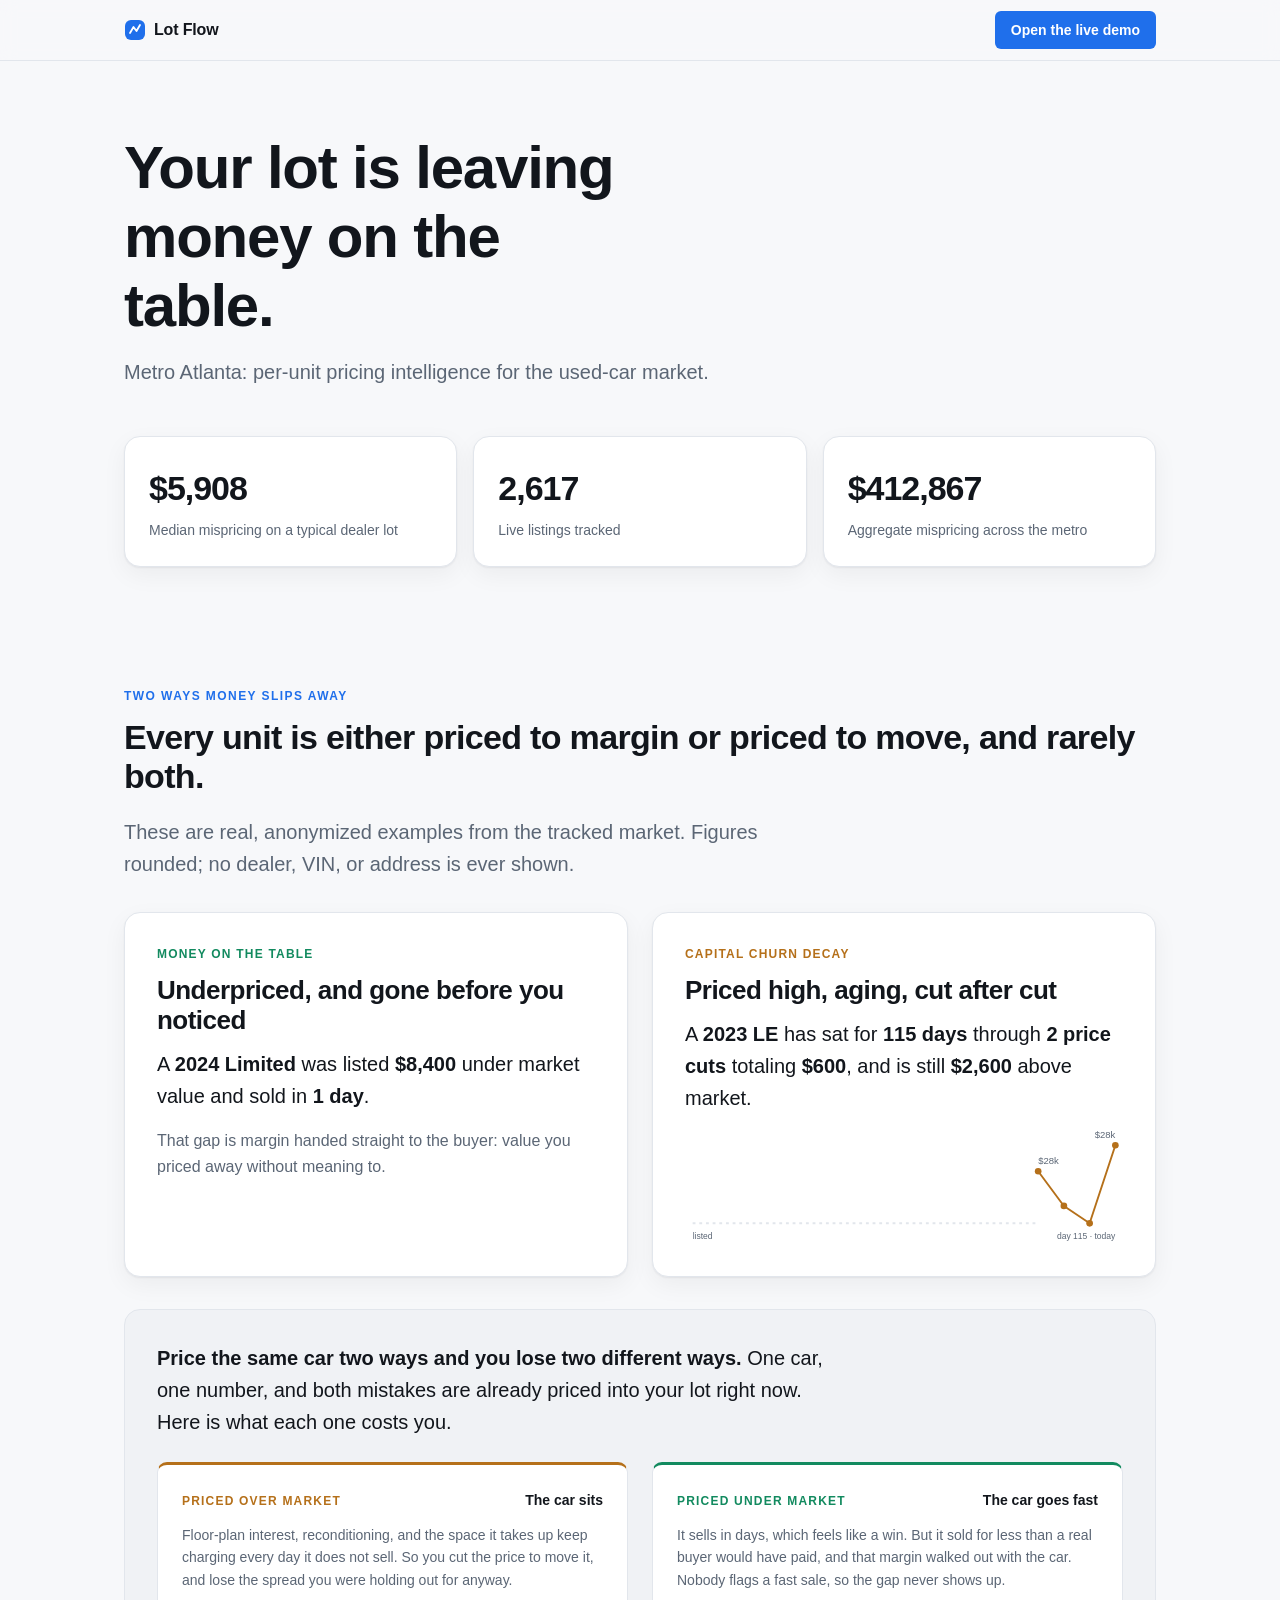
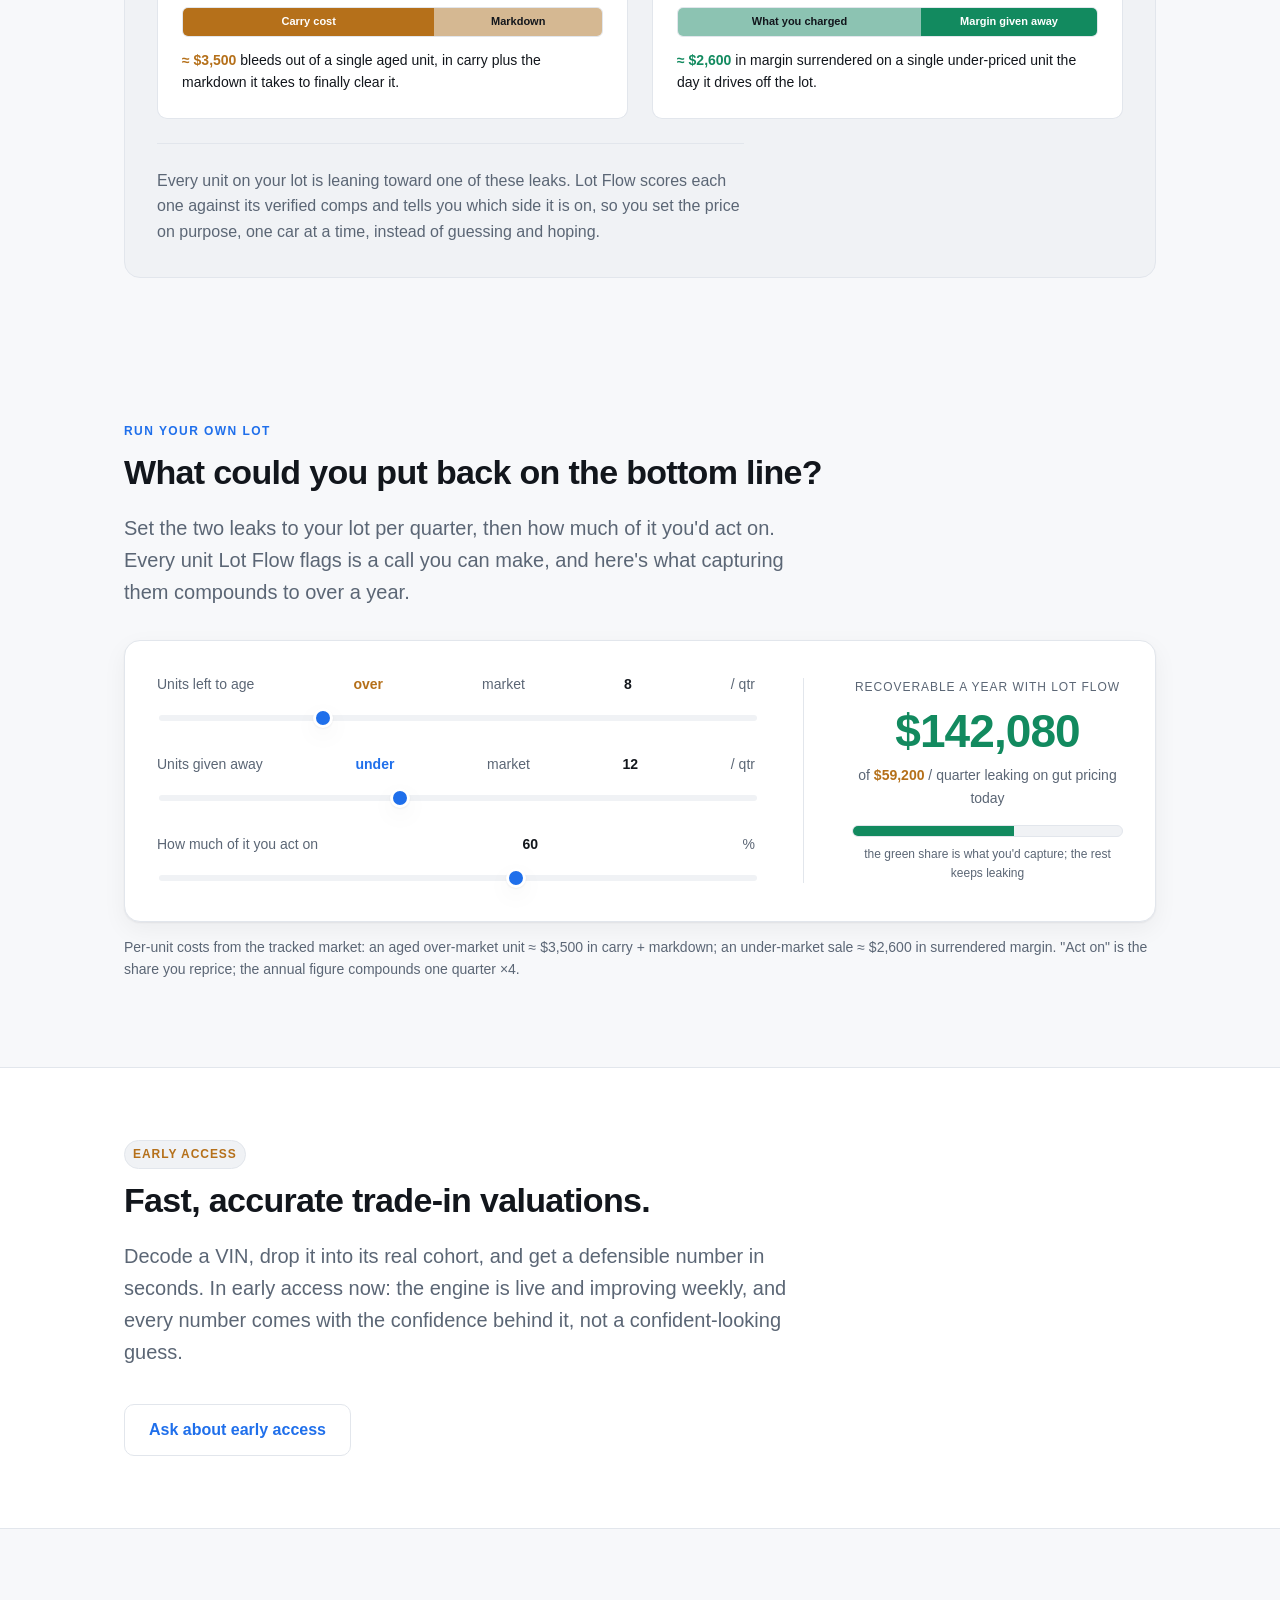
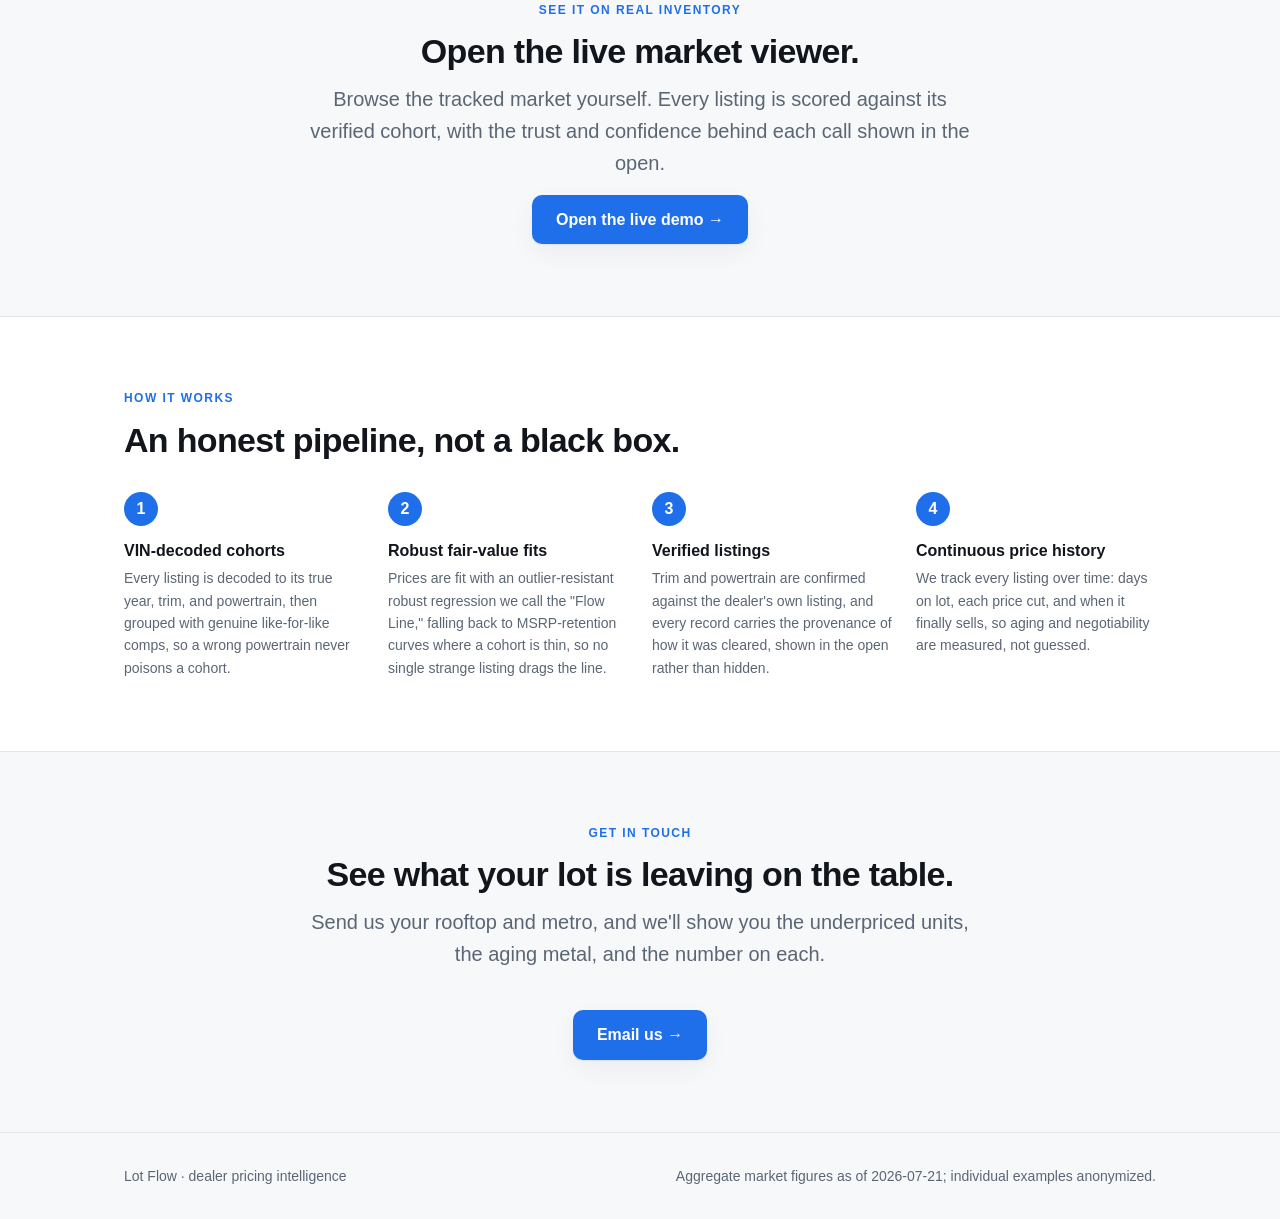
==== commit 00685c56: "publish: Metro Atlanta 2026-07-21 Regenerate the public site from the allowlist. Pitch page at /, th" ====
--- a/index.html
+++ b/index.html
@@ -3,7 +3,7 @@
 <head>
 <meta charset="utf-8">
 <meta name="viewport" content="width=device-width, initial-scale=1">
-<title>Stop leaving money on the lot — dealer pricing intelligence</title>
+<title>Stop leaving money on the lot | dealer pricing intelligence</title>
 <meta name="description" content="Per-unit pricing intelligence for used-car dealers: find the units you have underpriced, the aging metal tying up your capital, and price each one to margin or to move.">
 <link rel="stylesheet" href="pitch.css">
 </head>
@@ -49,7 +49,7 @@
 <section>
   <div class="wrap">
     <p class="section-tag">Two ways money slips away</p>
-    <h2>Every unit is either priced to margin or priced to move — rarely both.</h2>
+    <h2>Every unit is either priced to margin or priced to move, and rarely both.</h2>
     <p class="lead">These are real, anonymized examples from the tracked market. Figures rounded; no dealer, VIN, or address is ever shown.</p>
 
     <div class="cards" style="margin-top:var(--s6)">
@@ -64,10 +64,10 @@
             <b id="profit-under">—</b> under market value and sold in
             <b id="profit-days">—</b>.
           </p>
-          <p class="muted">That gap is margin handed straight to the buyer — value you priced away without meaning to.</p>
+          <p class="muted">That gap is margin handed straight to the buyer: value you priced away without meaning to.</p>
         </div>
         <p id="profit-empty" class="muted hidden">
-          No fast-selling underpriced units in the current window — but the moment one appears, it surfaces here first.
+          No fast-selling underpriced units in the current window. The moment one appears, it surfaces here first.
         </p>
       </div>
 
@@ -80,31 +80,58 @@
             A <b id="aging-vehicle">unit</b> has sat for
             <b id="aging-days">—</b> through
             <b id="aging-cuts">—</b> totaling
-            <b id="aging-markdown">—</b> — and is still
+            <b id="aging-markdown">—</b>, and is still
             <b id="aging-over">—</b> above market.
           </p>
           <div class="timeline" id="aging-timeline" aria-label="price-cut timeline"></div>
         </div>
         <p id="aging-empty" class="muted hidden">
-          No deeply-aged, repeatedly-cut units in the current window — the timeline lights up the moment one crosses the line.
+          No deeply-aged, repeatedly-cut units in the current window. The timeline lights up the moment one crosses the line.
         </p>
       </div>
     </div>
 
     <div class="arbitrate">
-      <p><b>These two strategies compete on every single unit.</b> Chase full margin and the car can sit,
-      tying up floor-plan capital while it depreciates. Price to move and you clear the metal but surrender margin.
-      The tool arbitrates <em>per unit</em> — not with a blanket rule — so you decide with the number in front of you:</p>
-      <div class="strat">
-        <div>
-          <h4>Price to margin</h4>
-          <p class="muted tiny">When a unit is genuinely underpriced against verified comps, hold the line and recover the gap.</p>
-        </div>
-        <div>
-          <h4>Price to move</h4>
-          <p class="muted tiny">When a unit is overpriced and aging, cut decisively before carry cost and depreciation eat the spread.</p>
-        </div>
-      </div>
+      <p class="arb-intro"><b>Price the same car two ways and you lose two different ways.</b> One car, one number,
+      and both mistakes are already priced into your lot right now. Here is what each one costs you.</p>
+
+      <div class="leaks">
+
+        <!-- Leak 1: priced over market -> carry + markdown -->
+        <div class="leak over">
+          <div class="leak-head">
+            <span class="leak-tag">Priced over market</span>
+            <span class="leak-verdict">The car sits</span>
+          </div>
+          <p class="leak-mech">Floor-plan interest, reconditioning, and the space it takes up keep charging every
+          day it does not sell. So you cut the price to move it, and lose the spread you were holding out for anyway.</p>
+          <div class="leak-bar" aria-hidden="true">
+            <span class="seg carry" style="width:60%"><b>Carry cost</b></span>
+            <span class="seg markdown" style="width:40%"><b>Markdown</b></span>
+          </div>
+          <div class="leak-cost"><b>≈ $3,500</b> bleeds out of a single aged unit, in carry plus the markdown it takes to finally clear it.</div>
+        </div>
+
+        <!-- Leak 2: priced under market -> surrendered margin -->
+        <div class="leak under">
+          <div class="leak-head">
+            <span class="leak-tag">Priced under market</span>
+            <span class="leak-verdict">The car goes fast</span>
+          </div>
+          <p class="leak-mech">It sells in days, which feels like a win. But it sold for less than a real buyer would
+          have paid, and that margin walked out with the car. Nobody flags a fast sale, so the gap never shows up.</p>
+          <div class="leak-bar" aria-hidden="true">
+            <span class="seg kept"><b>What you charged</b></span>
+            <span class="seg given"><b>Margin given away</b></span>
+          </div>
+          <div class="leak-cost"><b>≈ $2,600</b> in margin surrendered on a single under-priced unit the day it drives off the lot.</div>
+        </div>
+
+      </div>
+
+      <p class="arb-verdict">Every unit on your lot is leaning toward one of these leaks. Lot Flow scores each one
+      against its verified comps and tells you which side it is on, so you set the price on purpose, one car at a time,
+      instead of guessing and hoping.</p>
     </div>
   </div>
 </section>
@@ -114,7 +141,7 @@
   <div class="wrap">
     <p class="section-tag">Run your own lot</p>
     <h2>What could you put back on the bottom line?</h2>
-    <p class="lead">Set the two leaks to your lot per quarter, then how much of it you'd act on. Every unit Lot Flow flags is a call you can make — here's what capturing them compounds to over a year.</p>
+    <p class="lead">Set the two leaks to your lot per quarter, then how much of it you'd act on. Every unit Lot Flow flags is a call you can make, and here's what capturing them compounds to over a year.</p>
 
     <div class="optimizer">
       <div class="opt-controls">
@@ -148,10 +175,9 @@
   <div class="wrap">
     <span class="badge-soft">Early access</span>
     <h2>Fast, accurate trade-in valuations.</h2>
-    <p class="lead">Decode a VIN, drop it into its real cohort, and get a defensible number in seconds —
-    then work it with either strategy: buy for margin, or buy to turn. This is in early access and we're
-    honest about it: the valuation engine is live and improving weekly, and we'd rather show you a real
-    number with its confidence than a confident-looking guess.</p>
+    <p class="lead">Decode a VIN, drop it into its real cohort, and get a defensible number in seconds.
+    In early access now: the engine is live and improving weekly, and every number comes with the confidence
+    behind it, not a confident-looking guess.</p>
     <a class="cta-secondary" href="mailto:enpowerenergy@proton.me?subject=Lot%20Flow%20%E2%80%94%20trade-in%20early%20access">Ask about early access</a>
   </div>
 </section>
@@ -161,7 +187,7 @@
   <div class="wrap" style="text-align:center">
     <p class="section-tag" style="text-align:center">See it on real inventory</p>
     <h2>Open the live market viewer.</h2>
-    <p class="lead" style="margin:var(--s3) auto 0">Browse the tracked market yourself — every listing scored against its
+    <p class="lead" style="margin:var(--s3) auto 0">Browse the tracked market yourself. Every listing is scored against its
     verified cohort, with the trust and confidence behind each call shown in the open.</p>
     <div><a class="cta-big" href="app/">Open the live demo &rarr;</a></div>
   </div>
@@ -176,22 +202,22 @@
       <div class="step">
         <div class="n">1</div>
         <h4>VIN-decoded cohorts</h4>
-        <p>Every listing is decoded to its true year, trim, and powertrain, then grouped with genuine like-for-like comps — a wrong powertrain never poisons a cohort.</p>
+        <p>Every listing is decoded to its true year, trim, and powertrain, then grouped with genuine like-for-like comps, so a wrong powertrain never poisons a cohort.</p>
       </div>
       <div class="step">
         <div class="n">2</div>
         <h4>Robust fair-value fits</h4>
-        <p>Prices are fit with an outlier-resistant robust regression — our "Flow Line" — falling back to MSRP-retention curves where a cohort is thin, so no single strange listing drags the line.</p>
+        <p>Prices are fit with an outlier-resistant robust regression we call the "Flow Line," falling back to MSRP-retention curves where a cohort is thin, so no single strange listing drags the line.</p>
       </div>
       <div class="step">
         <div class="n">3</div>
         <h4>Verified listings</h4>
-        <p>Trim and powertrain are confirmed against the dealer's own listing, and every record carries the provenance of how it was cleared — shown, not hidden.</p>
+        <p>Trim and powertrain are confirmed against the dealer's own listing, and every record carries the provenance of how it was cleared, shown in the open rather than hidden.</p>
       </div>
       <div class="step">
         <div class="n">4</div>
         <h4>Continuous price history</h4>
-        <p>We track every listing over time — days on lot, each price cut, and when it finally sells — so aging and negotiability are measured, not guessed.</p>
+        <p>We track every listing over time: days on lot, each price cut, and when it finally sells, so aging and negotiability are measured, not guessed.</p>
       </div>
     </div>
   </div>
@@ -202,7 +228,7 @@
   <div class="wrap contact">
     <p class="section-tag" style="text-align:center">Get in touch</p>
     <h2>See what your lot is leaving on the table.</h2>
-    <p class="lead">Send us your rooftop and metro — we'll show you the underpriced units, the aging metal, and the number on each.</p>
+    <p class="lead">Send us your rooftop and metro, and we'll show you the underpriced units, the aging metal, and the number on each.</p>
     <div>
       <a class="cta-big" href="mailto:enpowerenergy@proton.me?subject=Lot%20Flow%20%E2%80%94%20dealer%20pricing%20intelligence">Email us &rarr;</a>
     </div>
@@ -211,7 +237,7 @@
 
 <footer>
   <div class="wrap">
-    <span>Lot Flow — dealer pricing intelligence</span>
+    <span>Lot Flow · dealer pricing intelligence</span>
     <span class="muted" id="foot-generated">Aggregate market figures; individual examples anonymized.</span>
   </div>
 </footer>
@@ -238,7 +264,7 @@
 
     // hero
     if (s.region) $("hero-region").textContent =
-      s.region + " — per-unit pricing intelligence for the used-car market.";
+      s.region + ": per-unit pricing intelligence for the used-car market.";
     $("stat-median").textContent = money(metro.medianLotMoneyOnTable);
     $("stat-listings").textContent = num(totals.listings);
     $("stat-aggregate").textContent = money(metro.aggregateMispricing);
--- a/pitch.css
+++ b/pitch.css
@@ -145,13 +145,55 @@
 .timeline svg { width: 100%; height: auto; display: block; overflow: visible; }
 
 .arbitrate {
-  margin-top: var(--s6); padding: var(--s5);
-  background: var(--surface-2); border-radius: var(--r2);
+  margin-top: var(--s6); padding: var(--s6);
+  background: var(--surface-2); border-radius: var(--r3);
   border: 1px solid var(--border);
 }
-.arbitrate .strat { display: flex; gap: var(--s5); flex-wrap: wrap; }
-.arbitrate .strat > div { flex: 1 1 220px; }
-.arbitrate .strat h4 { margin: 0 0 var(--s1); font-size: var(--t-md); }
+.arb-intro { margin: 0 0 var(--s5); font-size: var(--t-lg); max-width: 62ch; }
+.arb-verdict { margin: var(--s5) 0 0; color: var(--muted); font-size: var(--t-md); max-width: 66ch; }
+.arb-verdict::before {
+  content: ""; display: block; height: 1px; background: var(--border);
+  margin-bottom: var(--s5);
+}
+
+.leaks { display: grid; grid-template-columns: 1fr 1fr; gap: var(--s5); }
+@media (max-width: 760px) { .leaks { grid-template-columns: 1fr; } }
+
+.leak {
+  background: var(--surface); border: 1px solid var(--border);
+  border-radius: var(--r2); padding: var(--s5);
+  border-top: 3px solid var(--border);
+}
+.leak.over  { border-top-color: var(--warn); }
+.leak.under { border-top-color: var(--good); }
+.leak-head { display: flex; align-items: baseline; justify-content: space-between; gap: var(--s3); flex-wrap: wrap; }
+.leak-tag {
+  font-size: var(--t-xs); font-weight: 700; letter-spacing: .1em; text-transform: uppercase;
+}
+.leak.over  .leak-tag { color: var(--warn); }
+.leak.under .leak-tag { color: var(--good); }
+.leak-verdict { font-size: var(--t-sm); font-weight: 650; color: var(--text); }
+.leak-mech { margin: var(--s3) 0 var(--s4); font-size: var(--t-sm); color: var(--muted); }
+
+/* the two-segment cost bar: proportion is illustrative, not to scale */
+.leak-bar {
+  display: flex; height: 30px; border-radius: var(--r1); overflow: hidden;
+  border: 1px solid var(--border); margin-bottom: var(--s3);
+}
+.leak-bar .seg {
+  display: flex; align-items: center; justify-content: center;
+  font-size: 11px; font-weight: 650; color: var(--accent-ink);
+  white-space: nowrap; padding: 0 var(--s2); min-width: 0; overflow: hidden;
+}
+.leak-bar .seg b { font-weight: 650; overflow: hidden; text-overflow: ellipsis; }
+.leak.over  .seg.carry    { background: var(--warn); }
+.leak.over  .seg.markdown { background: color-mix(in srgb, var(--warn) 45%, var(--surface-2)); color: var(--text); }
+.leak.under .seg.kept  { background: color-mix(in srgb, var(--good) 45%, var(--surface-2)); color: var(--text); flex: 1 1 auto; }
+.leak.under .seg.given { background: var(--good); flex: 0 0 42%; }
+.leak-cost { font-size: var(--t-sm); color: var(--text); }
+.leak-cost b { font-variant-numeric: tabular-nums; }
+.leak.over  .leak-cost b { color: var(--warn); }
+.leak.under .leak-cost b { color: var(--good); }
 
 /* ---- steps ---- */
 .steps { display: grid; grid-template-columns: repeat(4, 1fr); gap: var(--s5); margin-top: var(--s6); }
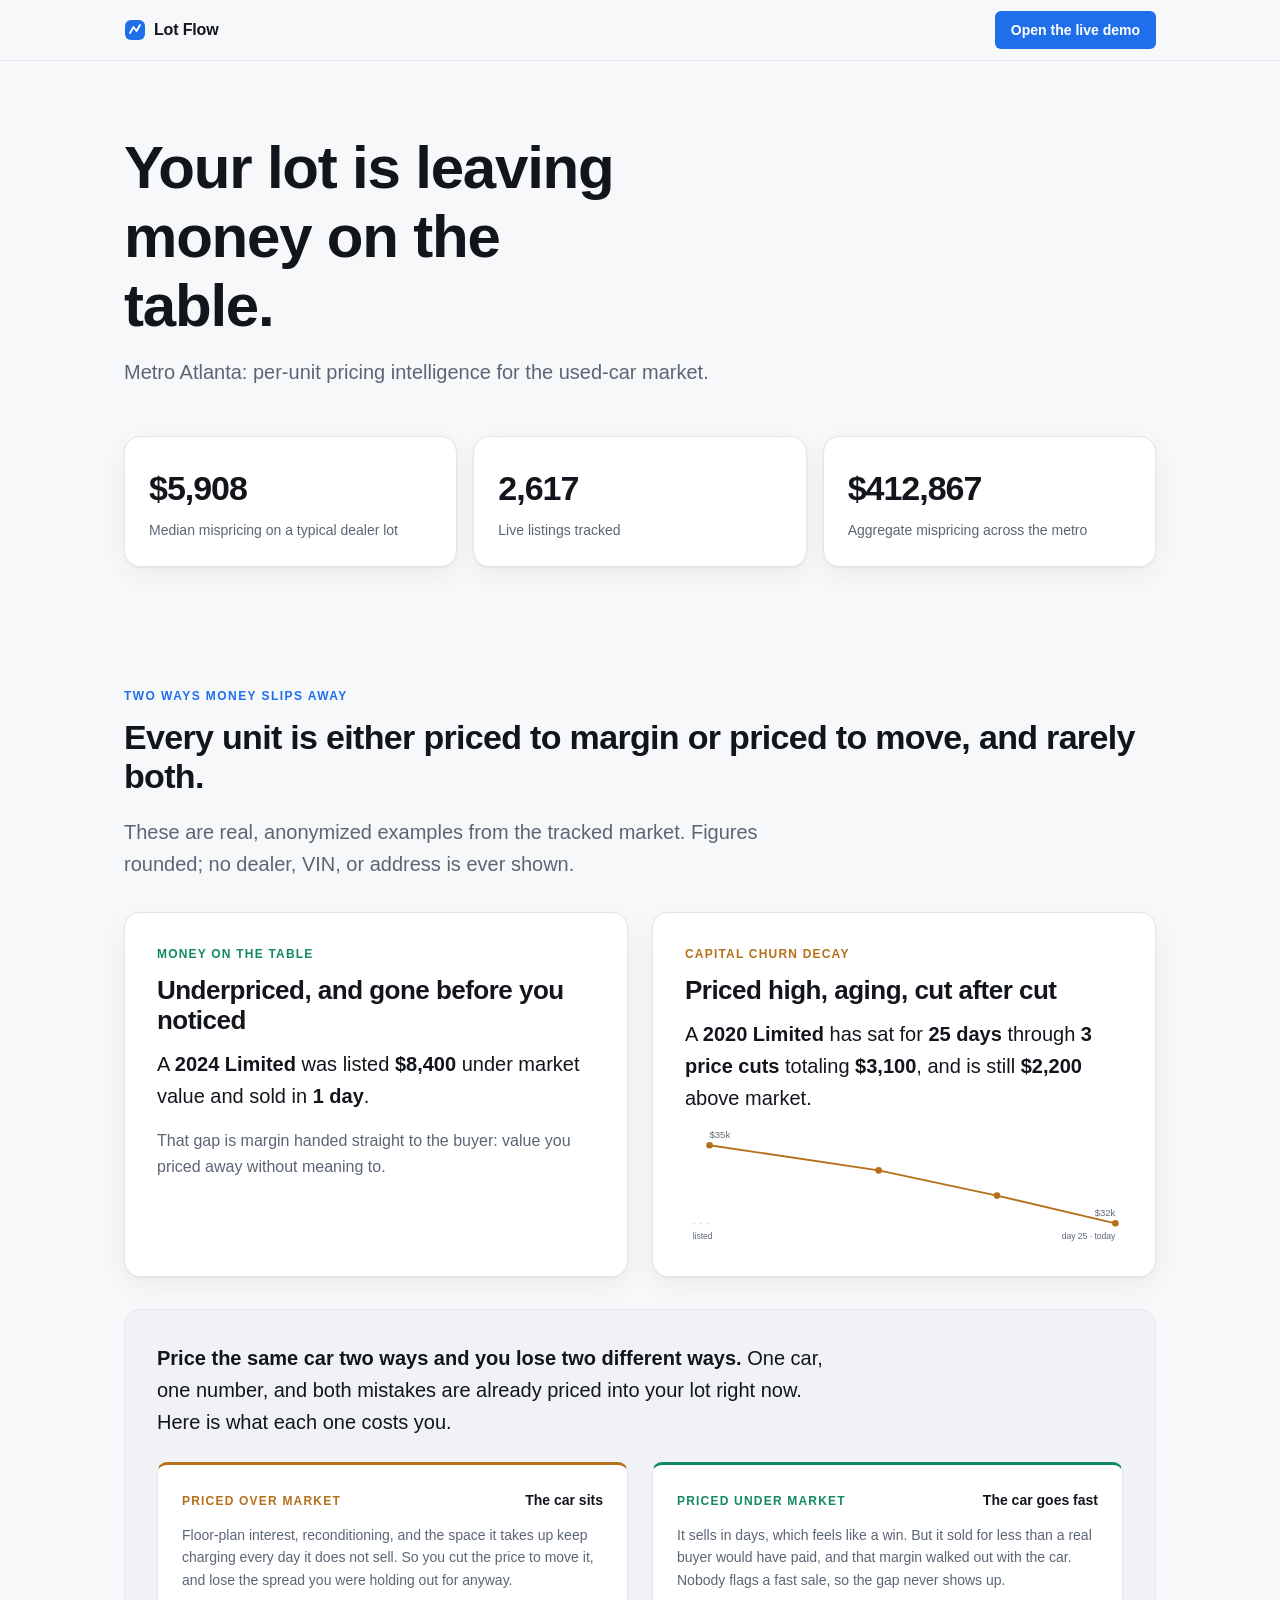
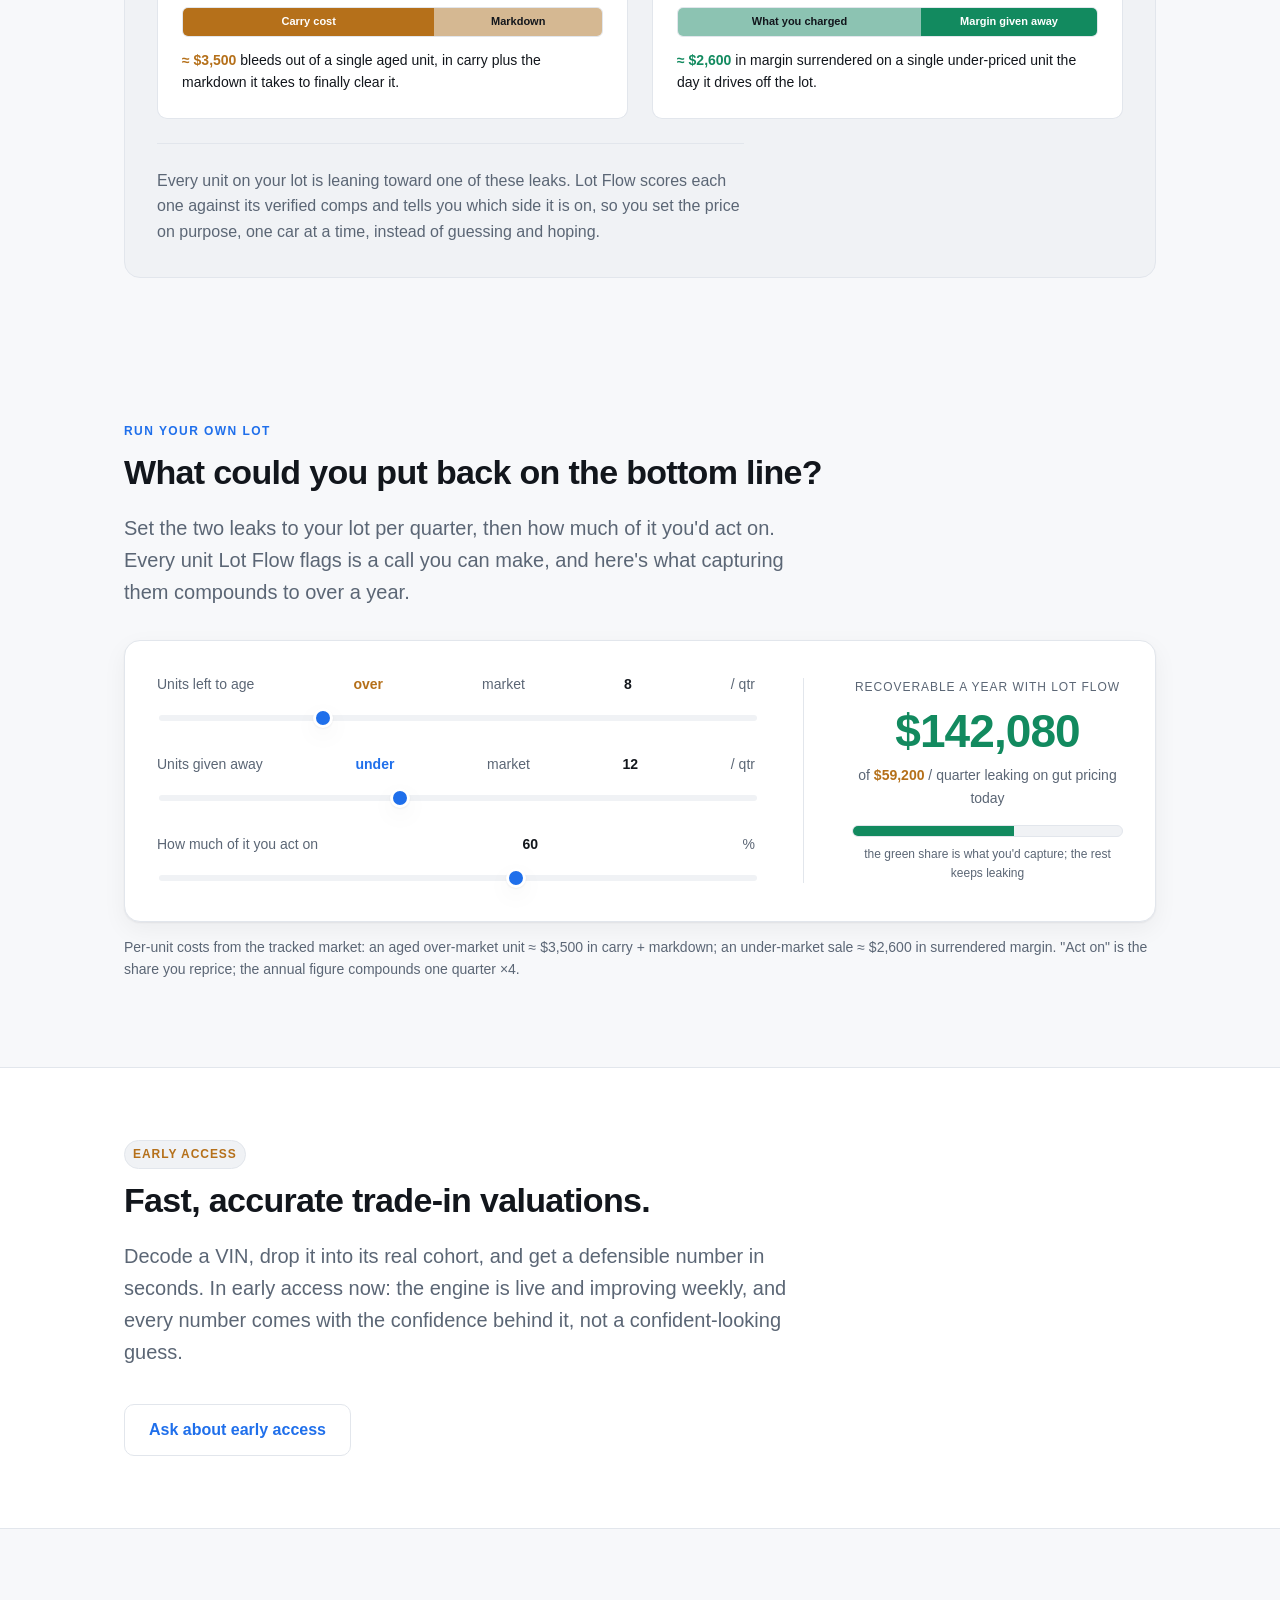
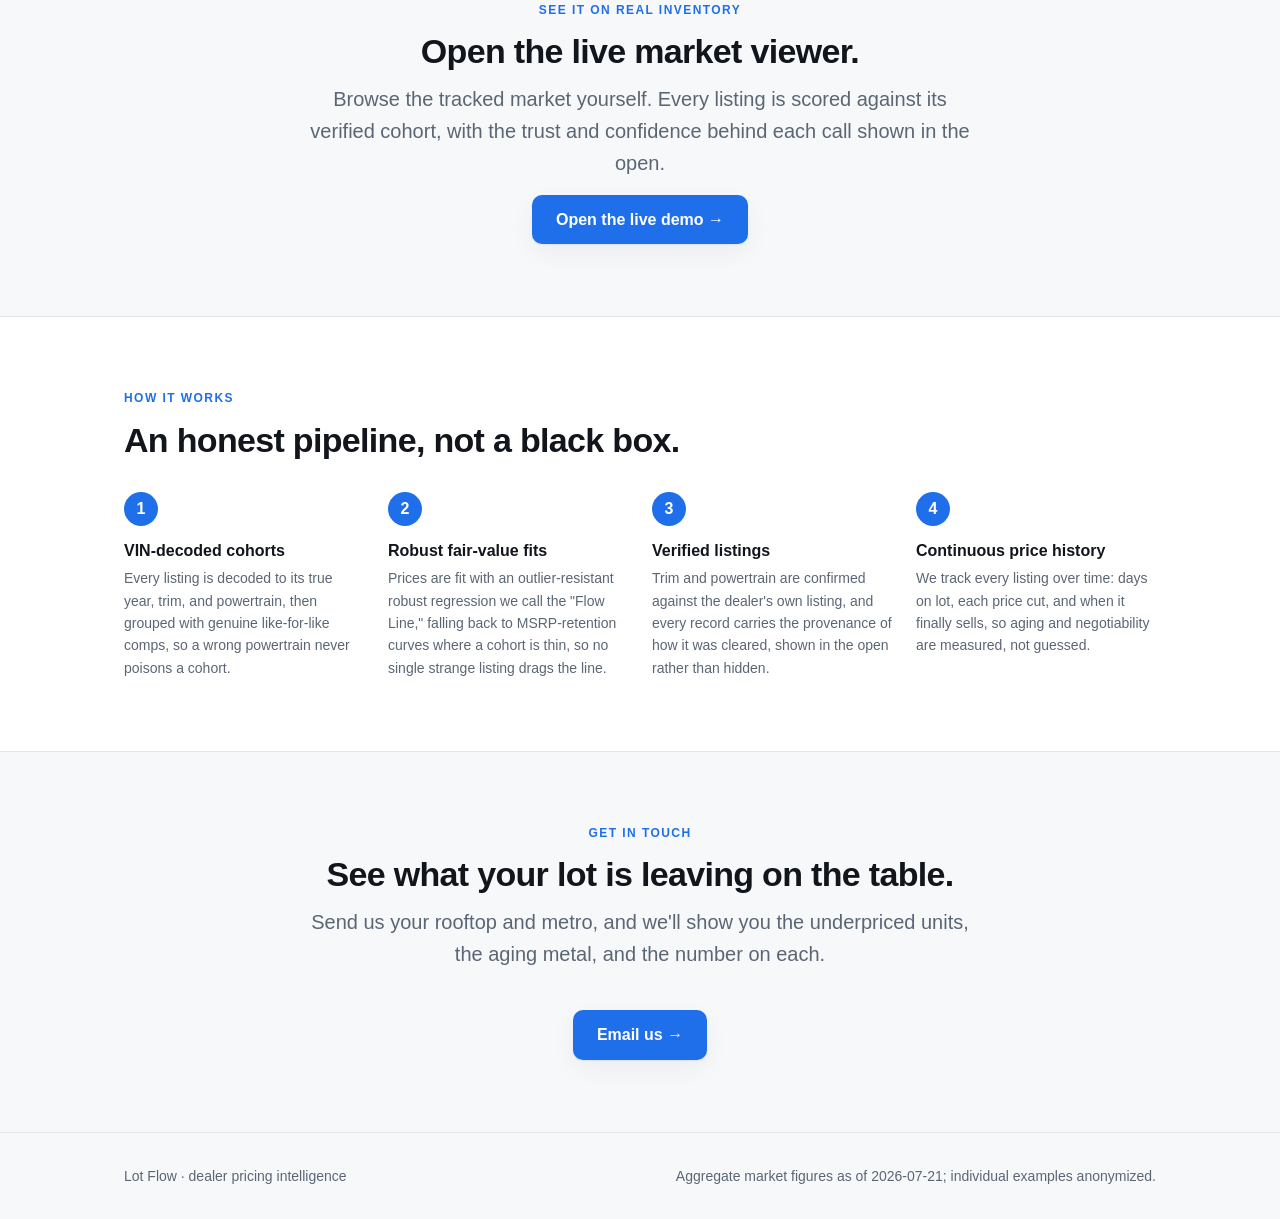
==== commit 330cdacb: "pitch: open live demo CTA in a new tab Add target=_blank rel=noopener to both 'Open the live demo' l" ====
--- a/index.html
+++ b/index.html
@@ -18,7 +18,7 @@
       </svg>
       Lot Flow
     </span>
-    <a class="nav-cta" href="app/">Open the live demo</a>
+    <a class="nav-cta" href="app/" target="_blank" rel="noopener">Open the live demo</a>
   </div>
 </header>
 
@@ -189,7 +189,7 @@
     <h2>Open the live market viewer.</h2>
     <p class="lead" style="margin:var(--s3) auto 0">Browse the tracked market yourself. Every listing is scored against its
     verified cohort, with the trust and confidence behind each call shown in the open.</p>
-    <div><a class="cta-big" href="app/">Open the live demo &rarr;</a></div>
+    <div><a class="cta-big" href="app/" target="_blank" rel="noopener">Open the live demo &rarr;</a></div>
   </div>
 </section>
 
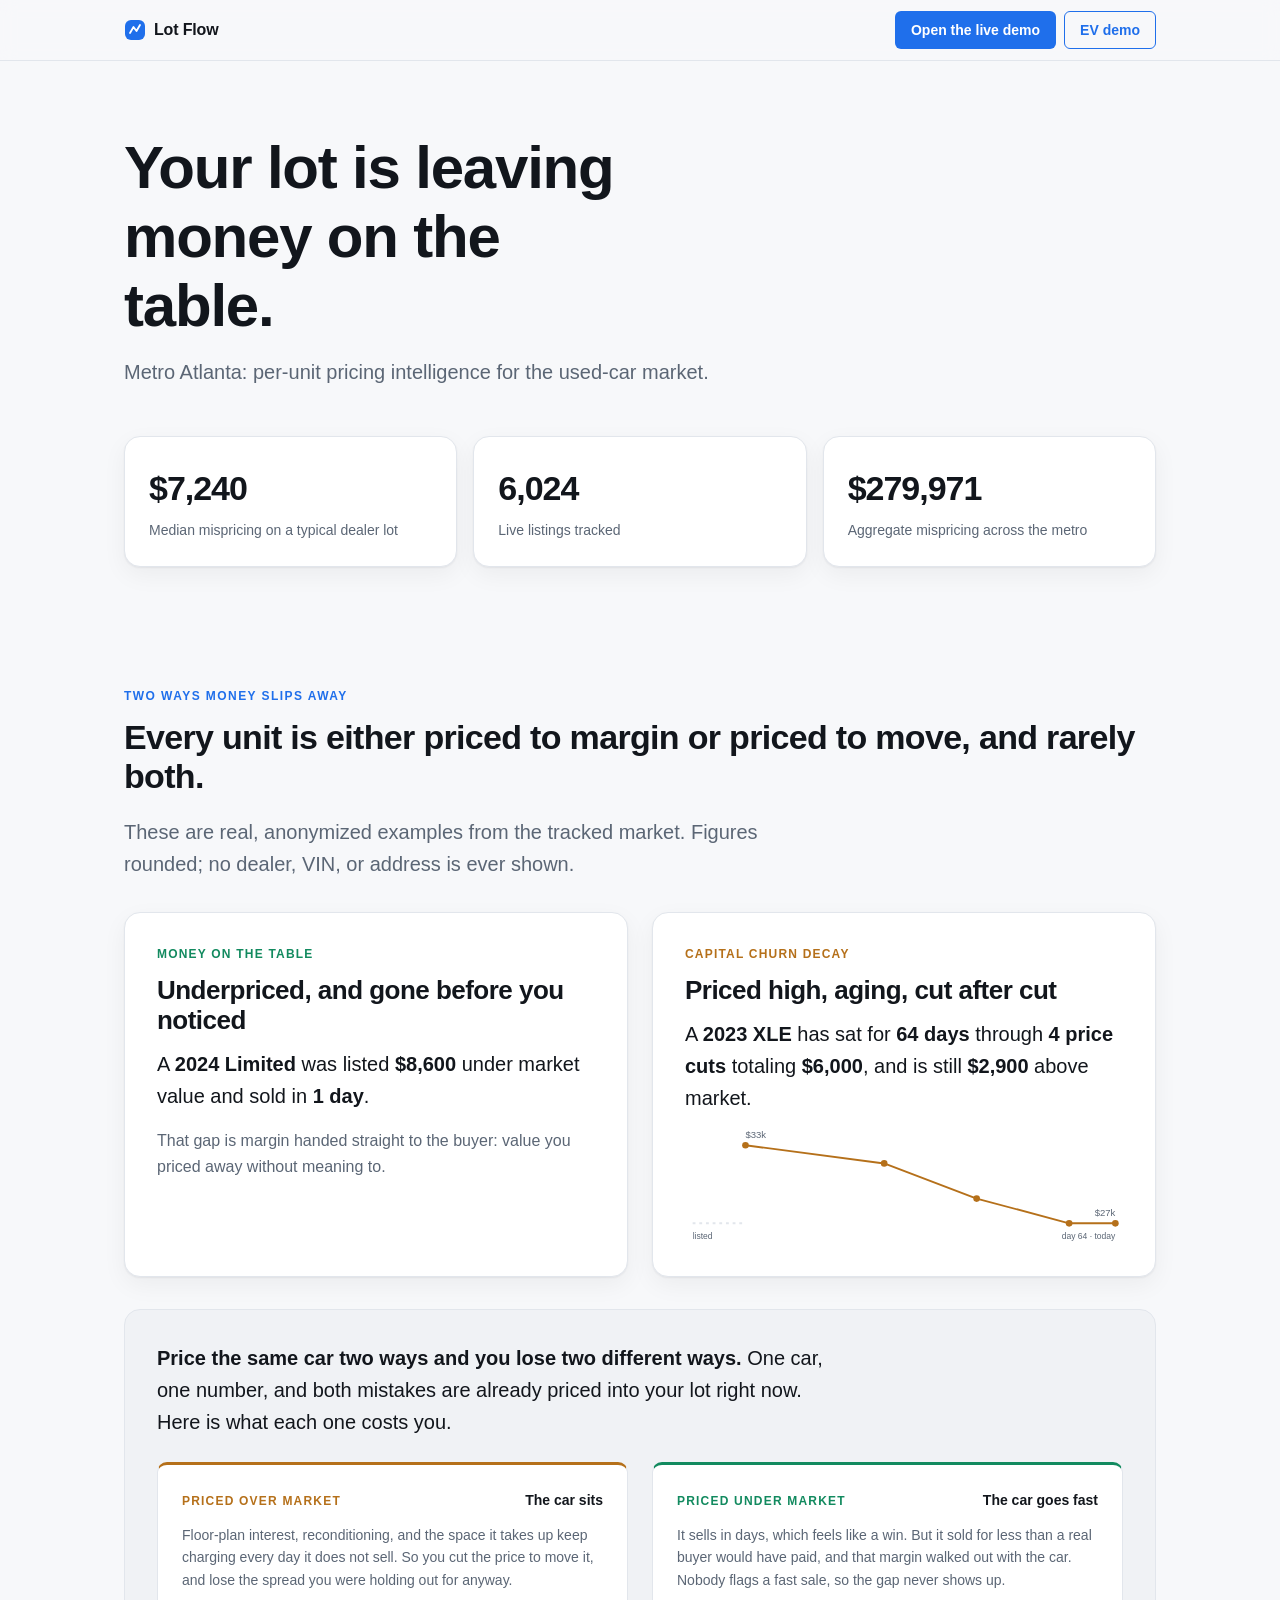
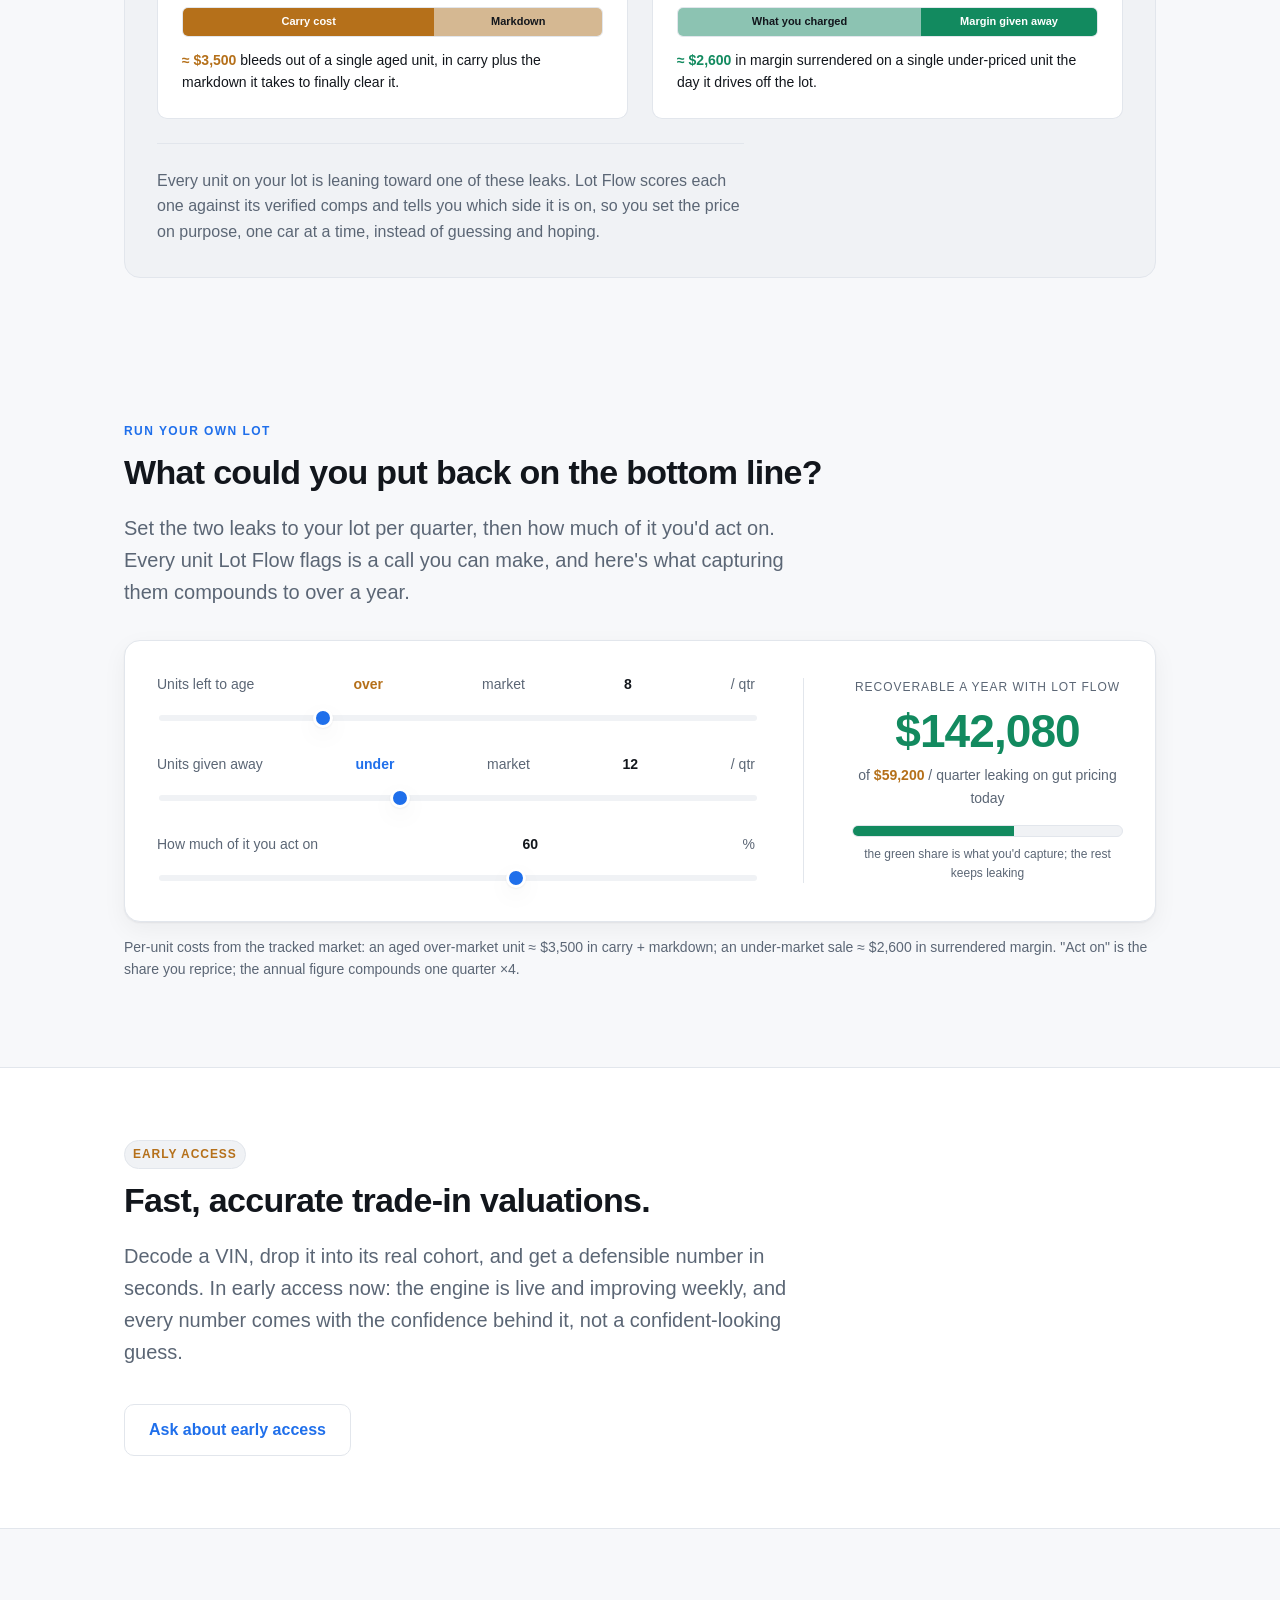
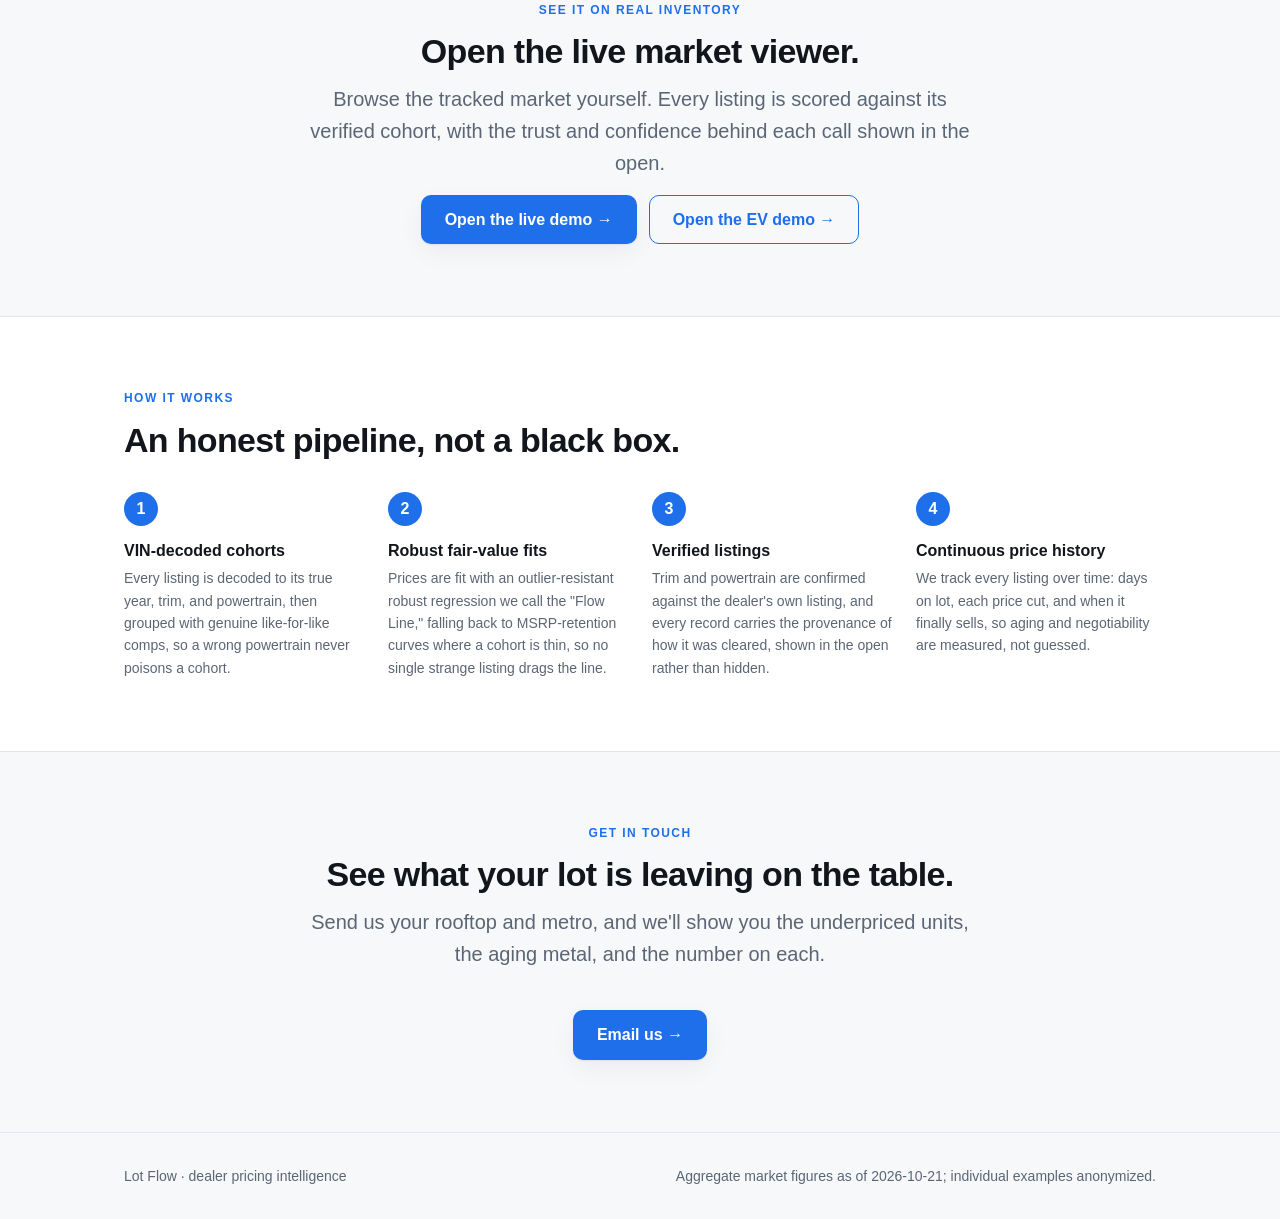
==== commit 5057ae87: "pitch: add 'EV demo' buttons next to the live demo (goes live with /ev/) Mirrors rav4-market's pitch" ====
--- a/index.html
+++ b/index.html
@@ -18,7 +18,10 @@
       </svg>
       Lot Flow
     </span>
-    <a class="nav-cta" href="app/" target="_blank" rel="noopener">Open the live demo</a>
+    <div class="nav-ctas">
+      <a class="nav-cta" href="app/" target="_blank" rel="noopener">Open the live demo</a>
+      <a class="nav-cta nav-cta-alt" href="ev/" target="_blank" rel="noopener">EV demo</a>
+    </div>
   </div>
 </header>
 
@@ -189,7 +192,10 @@
     <h2>Open the live market viewer.</h2>
     <p class="lead" style="margin:var(--s3) auto 0">Browse the tracked market yourself. Every listing is scored against its
     verified cohort, with the trust and confidence behind each call shown in the open.</p>
-    <div><a class="cta-big" href="app/" target="_blank" rel="noopener">Open the live demo &rarr;</a></div>
+    <div class="cta-row">
+      <a class="cta-big" href="app/" target="_blank" rel="noopener">Open the live demo &rarr;</a>
+      <a class="cta-big cta-big-alt" href="ev/" target="_blank" rel="noopener">Open the EV demo &rarr;</a>
+    </div>
   </div>
 </section>
 
--- a/pitch.css
+++ b/pitch.css
@@ -85,6 +85,12 @@
   background: var(--accent); color: var(--accent-ink);
 }
 .nav-cta:hover { text-decoration: none; filter: brightness(1.05); }
+.nav-ctas { display: flex; gap: var(--s2); }
+.nav-cta { white-space: nowrap; }
+@media (max-width: 480px) {
+  .nav-ctas { gap: var(--s1); }
+  .nav-cta { padding: var(--s2) var(--s3); }
+}
 
 /* ---- sections ---- */
 section { padding: var(--s8) 0; }
@@ -222,6 +228,13 @@
   box-shadow: var(--shadow);
 }
 .cta-big:hover { text-decoration: none; filter: brightness(1.05); }
+.cta-row { display: flex; flex-wrap: wrap; justify-content: center; gap: var(--s3); }
+/* Secondary CTA (EV demo, added 2026-10-21): same shape, outlined so the primary demo reads first.
+   Declared after .nav-cta/.cta-big so it wins on equal specificity. */
+.nav-cta.nav-cta-alt, .cta-big.cta-big-alt {
+  background: transparent; color: var(--accent);
+  box-shadow: none; outline: 1px solid var(--accent); outline-offset: -1px;
+}
 .cta-secondary {
   display: inline-block; margin-top: var(--s4); font-weight: 600;
   padding: var(--s3) var(--s5); border-radius: var(--r2);
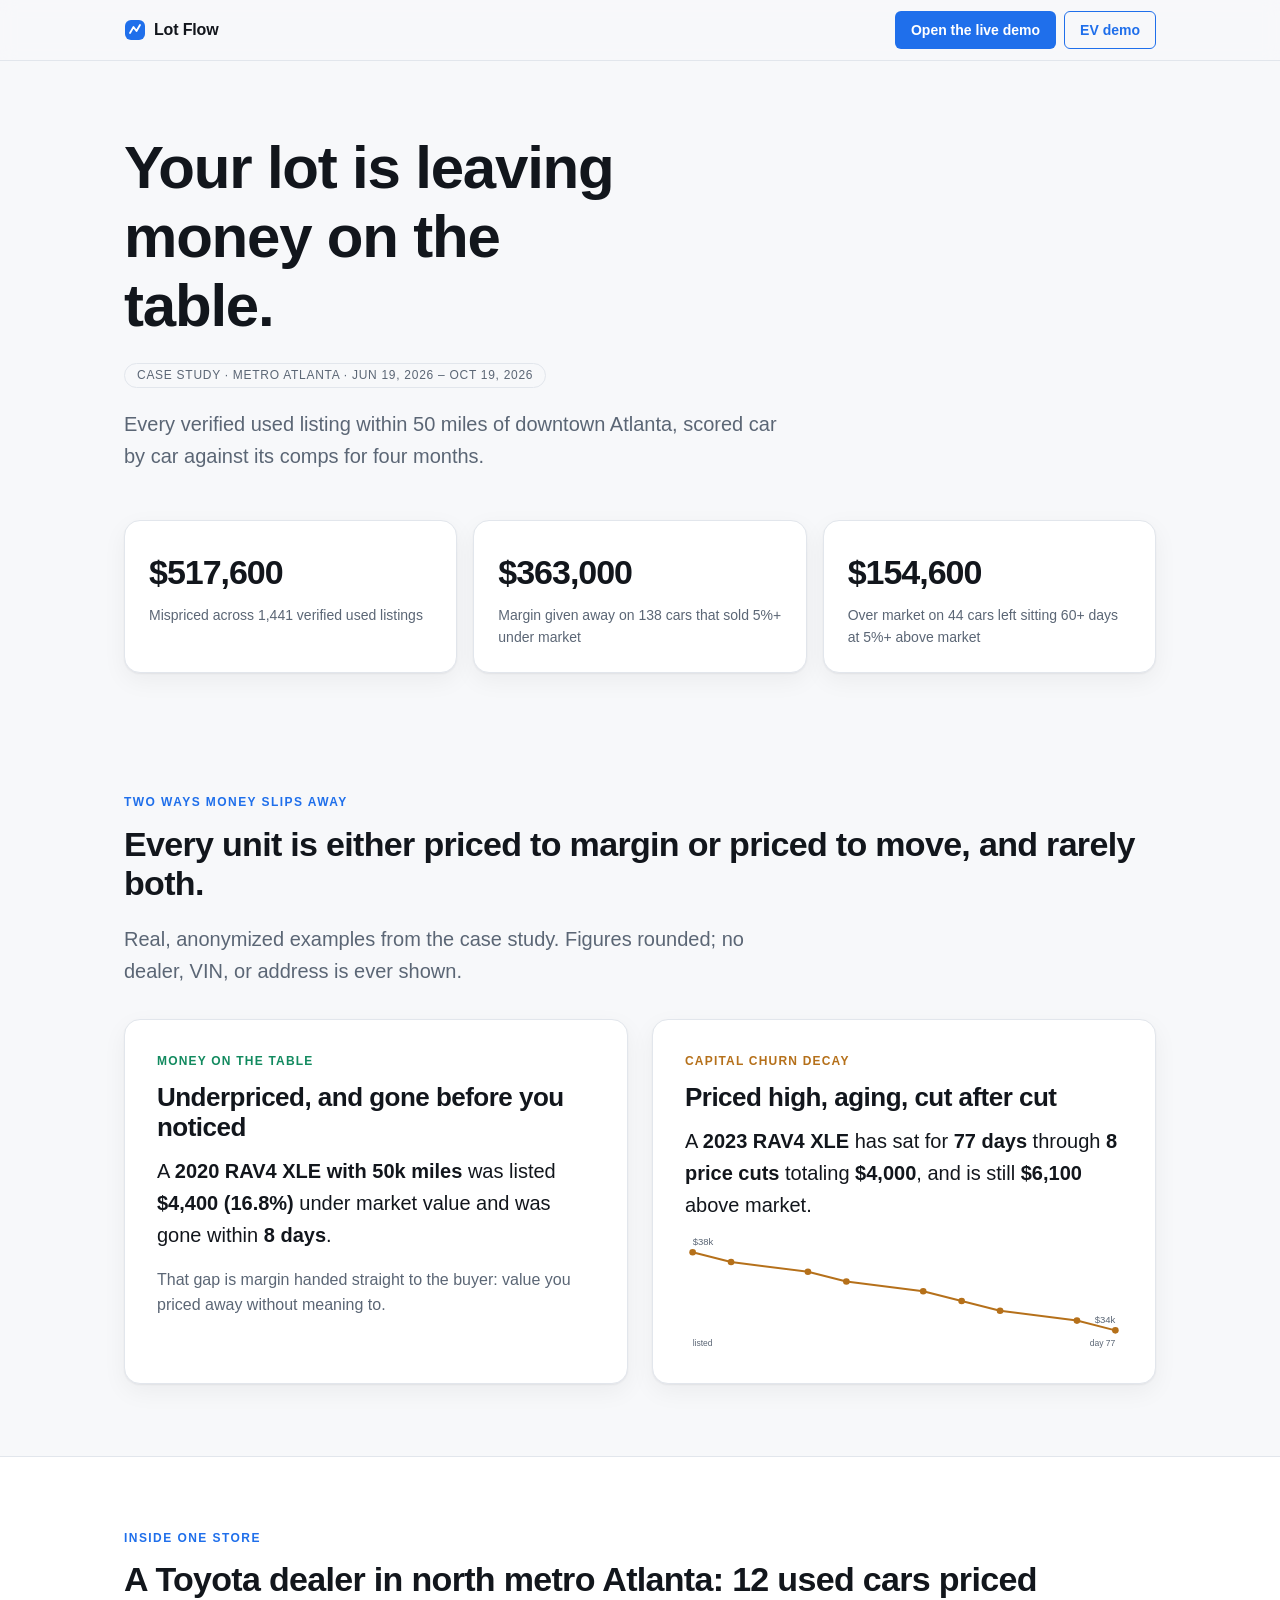
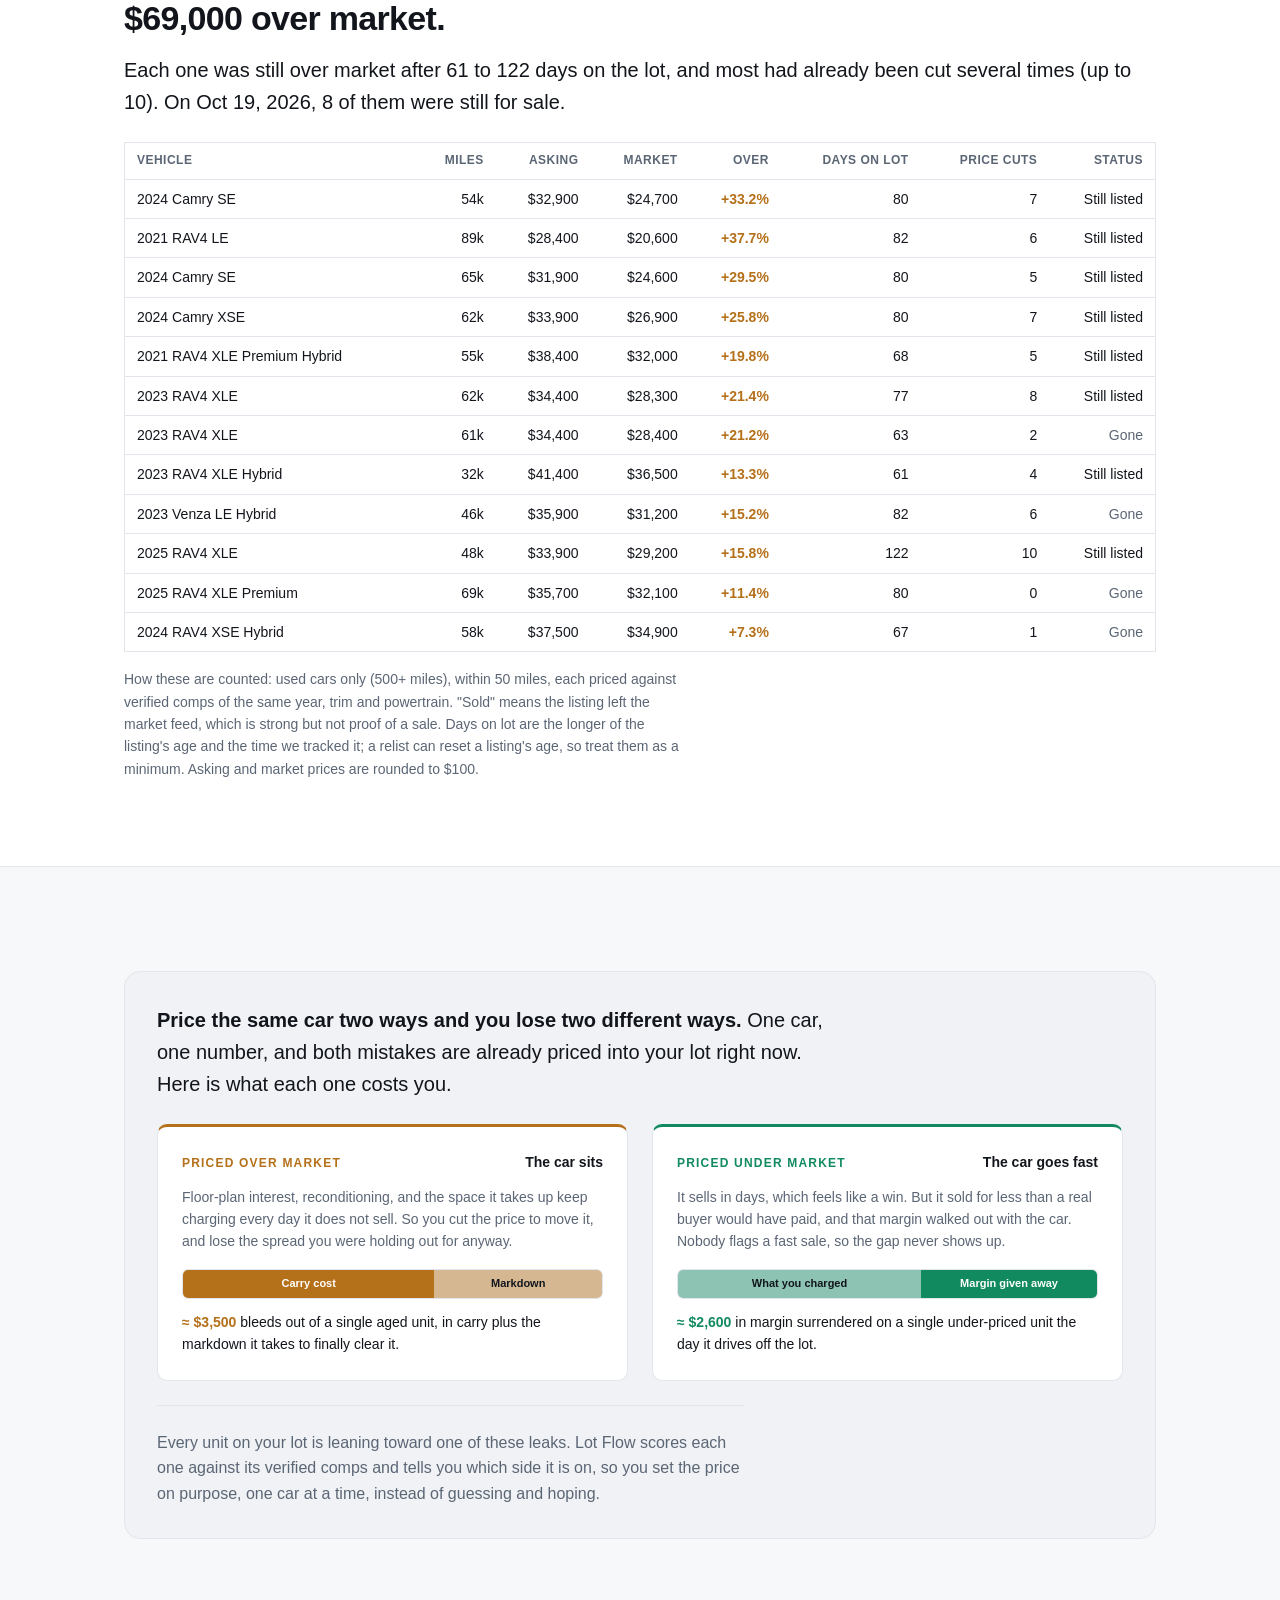
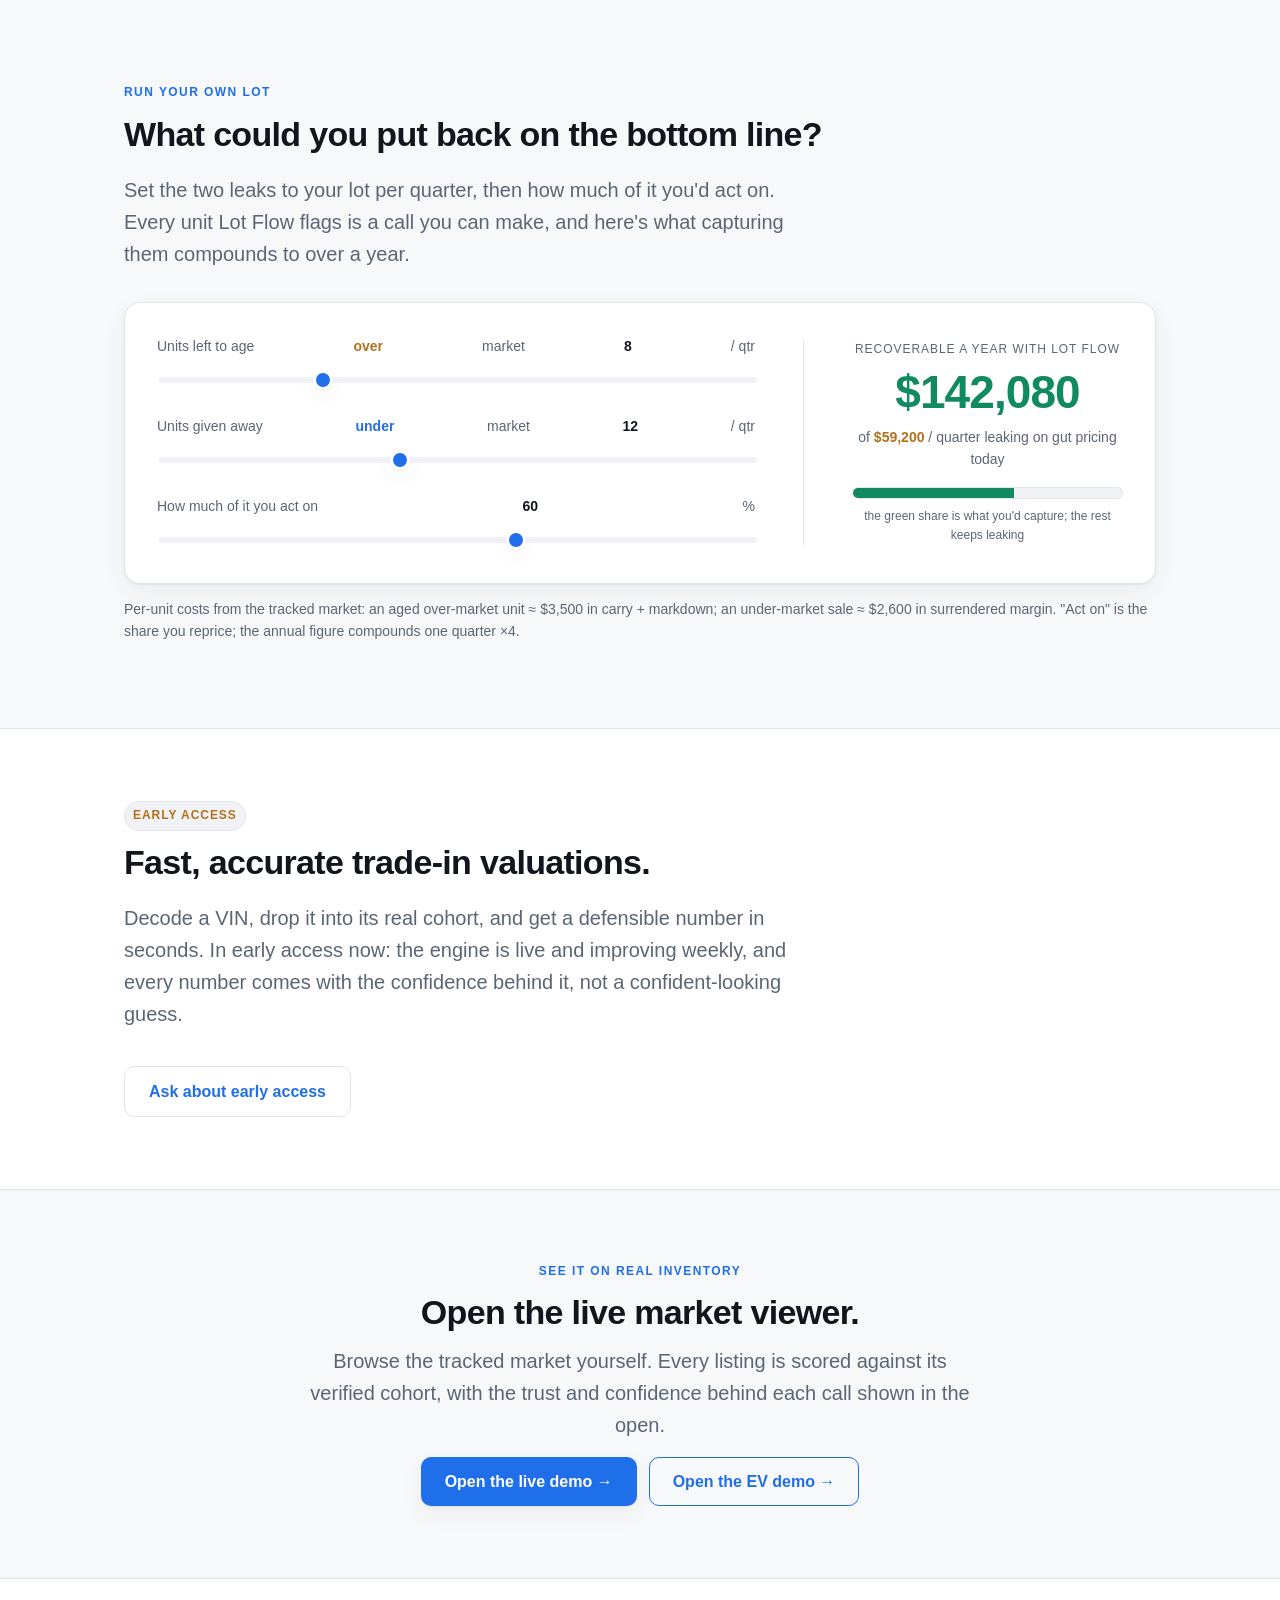
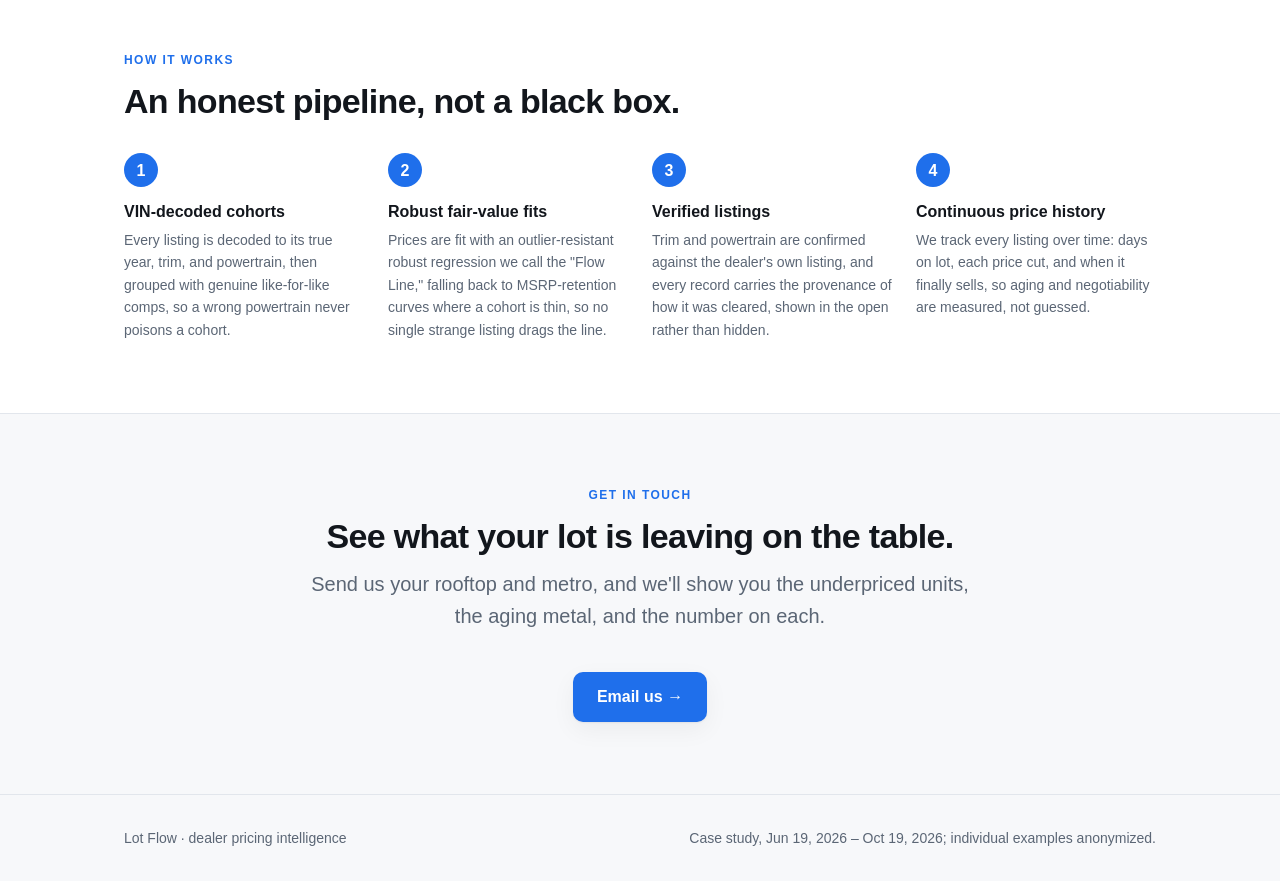
==== commit f64dd295: "Pitch: dated Atlanta case study instead of live headline stats Publishes rav4-market's case-study pi" ====
--- a/index.html
+++ b/index.html
@@ -4,7 +4,7 @@
 <meta charset="utf-8">
 <meta name="viewport" content="width=device-width, initial-scale=1">
 <title>Stop leaving money on the lot | dealer pricing intelligence</title>
-<meta name="description" content="Per-unit pricing intelligence for used-car dealers: find the units you have underpriced, the aging metal tying up your capital, and price each one to margin or to move.">
+<meta name="description" content="Per-unit pricing intelligence for used-car dealers. Case study, Metro Atlanta: what four months of mispriced used cars cost one metro, and one store.">
 <link rel="stylesheet" href="pitch.css">
 </head>
 <body>
@@ -29,20 +29,21 @@
 <section class="hero">
   <div class="wrap">
     <h1>Your lot is leaving money on the table.</h1>
-    <p class="lead" id="hero-region">Per-unit pricing intelligence for the used-car market.</p>
+    <p class="lead"><span class="case-tag" id="case-tag">Case study</span></p>
+    <p class="lead" id="hero-region">Four months of used-car pricing across one metro, scored car by car against verified comps.</p>
 
     <div class="stat-row">
       <div class="stat">
-        <div class="num" id="stat-median">—</div>
-        <div class="lbl">Median mispricing on a typical dealer lot</div>
+        <div class="num" id="stat-total">—</div>
+        <div class="lbl" id="stat-total-lbl">Mispriced across the metro's verified used listings</div>
       </div>
       <div class="stat">
-        <div class="num" id="stat-listings">—</div>
-        <div class="lbl">Live listings tracked</div>
+        <div class="num" id="stat-given">—</div>
+        <div class="lbl" id="stat-given-lbl">Margin given away on cars that sold under market</div>
       </div>
       <div class="stat">
-        <div class="num" id="stat-aggregate">—</div>
-        <div class="lbl">Aggregate mispricing across the metro</div>
+        <div class="num" id="stat-aging">—</div>
+        <div class="lbl" id="stat-aging-lbl">Still over market after 60+ days on the lot</div>
       </div>
     </div>
   </div>
@@ -53,7 +54,7 @@
   <div class="wrap">
     <p class="section-tag">Two ways money slips away</p>
     <h2>Every unit is either priced to margin or priced to move, and rarely both.</h2>
-    <p class="lead">These are real, anonymized examples from the tracked market. Figures rounded; no dealer, VIN, or address is ever shown.</p>
+    <p class="lead">Real, anonymized examples from the case study. Figures rounded; no dealer, VIN, or address is ever shown.</p>
 
     <div class="cards" style="margin-top:var(--s6)">
 
@@ -64,13 +65,13 @@
         <div id="profit-dynamic">
           <p class="vignette-headline">
             A <b id="profit-vehicle">unit</b> was listed
-            <b id="profit-under">—</b> under market value and sold in
+            <b id="profit-under">—</b> under market value and was gone within
             <b id="profit-days">—</b>.
           </p>
           <p class="muted">That gap is margin handed straight to the buyer: value you priced away without meaning to.</p>
         </div>
         <p id="profit-empty" class="muted hidden">
-          No fast-selling underpriced units in the current window. The moment one appears, it surfaces here first.
+          No qualifying example in this case study.
         </p>
       </div>
 
@@ -89,11 +90,32 @@
           <div class="timeline" id="aging-timeline" aria-label="price-cut timeline"></div>
         </div>
         <p id="aging-empty" class="muted hidden">
-          No deeply-aged, repeatedly-cut units in the current window. The timeline lights up the moment one crosses the line.
+          No qualifying example in this case study.
         </p>
       </div>
     </div>
 
+  </div>
+</section>
+
+<!-- ============================ ONE STORE ============================ -->
+<section class="band">
+  <div class="wrap">
+    <p class="section-tag">Inside one store</p>
+    <h2 id="store-label">One dealer's aging inventory</h2>
+    <p class="store-sum" id="store-sum">—</p>
+    <div class="store-wrap">
+      <table class="store" aria-label="over-market used cars at one store">
+        <thead><tr><th>Vehicle</th><th>Miles</th><th>Asking</th><th>Market</th><th>Over</th><th>Days on lot</th><th>Price cuts</th><th>Status</th></tr></thead>
+        <tbody id="store-rows"></tbody>
+      </table>
+    </div>
+    <p class="method" id="method">—</p>
+  </div>
+</section>
+
+<section>
+  <div class="wrap">
     <div class="arbitrate">
       <p class="arb-intro"><b>Price the same car two ways and you lose two different ways.</b> One car, one number,
       and both mistakes are already priced into your lot right now. Here is what each one costs you.</p>
@@ -244,14 +266,14 @@
 <footer>
   <div class="wrap">
     <span>Lot Flow · dealer pricing intelligence</span>
-    <span class="muted" id="foot-generated">Aggregate market figures; individual examples anonymized.</span>
+    <span class="muted" id="foot-generated">Case study figures; individual examples anonymized.</span>
   </div>
 </footer>
 
 <script>
-// Zero external origins. Fetch the generated stats.json and fill placeholders. Any missing
-// figure degrades to an em dash; an empty vignette category hides its dynamic bits and shows
-// an honest fallback line. Nothing here talks to the network beyond same-origin stats.json.
+// Zero external origins. Fetch the committed case study (case-study.json, generated once by
+// docs/analysis/case_study.py — a dated study, not a live look) and fill placeholders. Any missing
+// figure degrades to an em dash. Nothing here talks to the network beyond that same-origin file.
 (function () {
   var $ = function (id) { return document.getElementById(id); };
   var money = function (n) {
@@ -264,38 +286,46 @@
       .filter(Boolean).join(" ").trim() || "unit";
   };
 
-  fetch("stats.json").then(function (r) { return r.json(); }).then(function (s) {
-    var metro = s.metro || {};
-    var totals = s.totals || {};
+  var fmtDate = function (iso) {
+    var d = new Date(iso + "T12:00:00");
+    return isNaN(d) ? iso : d.toLocaleDateString("en-US", { month: "short", day: "numeric", year: "numeric" });
+  };
+  var plural = function (n, one, many) { return num(n) + " " + (n === 1 ? one : many); };
+
+  fetch("case-study.json").then(function (r) { return r.json(); }).then(function (cs) {
+    var m = cs.metro || {}, w = cs.window || {}, st = cs.store || {};
+    var given = (m.givenAway || {}), aging = (m.agingOver || {});
+    var span = fmtDate(w.from) + " – " + fmtDate(w.to);
 
     // hero
-    if (s.region) $("hero-region").textContent =
-      s.region + ": per-unit pricing intelligence for the used-car market.";
-    $("stat-median").textContent = money(metro.medianLotMoneyOnTable);
-    $("stat-listings").textContent = num(totals.listings);
-    $("stat-aggregate").textContent = money(metro.aggregateMispricing);
-    if (s.generatedAt) $("foot-generated").textContent =
-      "Aggregate market figures as of " + s.generatedAt + "; individual examples anonymized.";
-
-    var vg = s.vignettes || {};
-
-    // ---- profit vignette ----
+    $("case-tag").textContent = "Case study · " + (cs.region || "") + " · " + span;
+    $("hero-region").textContent = "Every verified used listing within " + m.miles + " miles of downtown " +
+      "Atlanta, scored car by car against its comps for four months.";
+    $("stat-total").textContent = money((given.usd || 0) + (aging.usd || 0));
+    $("stat-total-lbl").textContent = "Mispriced across " + num(m.carsPriced) + " verified used listings";
+    $("stat-given").textContent = money(given.usd);
+    $("stat-given-lbl").textContent = "Margin given away on " + plural(given.cars, "car", "cars") +
+      " that sold 5%+ under market";
+    $("stat-aging").textContent = money(aging.usd);
+    $("stat-aging-lbl").textContent = "Over market on " + plural(aging.cars, "car", "cars") +
+      " left sitting 60+ days at 5%+ above market";
+    $("foot-generated").textContent = "Case study, " + span + "; individual examples anonymized.";
+
+    var vg = cs.vignettes || {};
     var p = (vg.profit || [])[0];
     if (p) {
-      $("profit-vehicle").textContent = vehLabel(p);
-      $("profit-under").textContent = money(p.underBy);
-      $("profit-days").textContent = num(p.daysToGone) + (p.daysToGone === 1 ? " day" : " days");
+      $("profit-vehicle").textContent = p.year + " " + p.trim + " with " + num(p.milesK) + "k miles";
+      $("profit-under").textContent = money(p.underBy) + " (" + p.underPct + "%)";
+      $("profit-days").textContent = num(p.goneWithinDays) + " days";
     } else {
       $("profit-dynamic").classList.add("hidden");
       $("profit-empty").classList.remove("hidden");
     }
-
-    // ---- aging vignette ----
     var a = (vg.aging || [])[0];
     if (a) {
       $("aging-vehicle").textContent = vehLabel(a);
-      $("aging-days").textContent = num(a.listedDays) + (a.listedDays === 1 ? " day" : " days");
-      $("aging-cuts").textContent = num(a.cuts) + (a.cuts === 1 ? " price cut" : " price cuts");
+      $("aging-days").textContent = plural(a.listedDays, "day", "days");
+      $("aging-cuts").textContent = plural(a.cuts, "price cut", "price cuts");
       $("aging-markdown").textContent = money(a.markdownTotal);
       $("aging-over").textContent = money(a.stillOverBy);
       drawTimeline($("aging-timeline"), a.dropSeries || [], a.listedDays);
@@ -303,8 +333,29 @@
       $("aging-dynamic").classList.add("hidden");
       $("aging-empty").classList.remove("hidden");
     }
+
+    // one store
+    if (st.rows && st.rows.length) {
+      $("store-label").textContent = st.label + ": " + plural(st.cars, "used car", "used cars") +
+        " priced " + money(st.overTotal) + " over market.";
+      var listed = st.rows.filter(function (r) { return r.status === "listed"; }).length;
+      $("store-sum").textContent = "Each one was still over market after " + st.daysMin + " to " +
+        st.daysMax + " days on the lot, and most had already been cut several times (up to " +
+        st.cutsMax + "). On " + fmtDate(w.to) + ", " + listed + " of them were still for sale.";
+      $("store-rows").innerHTML = st.rows.map(function (r) {
+        return "<tr><td>" + r.year + " " + r.model + " " + r.trim + (r.powertrain === "hybrid" ? " Hybrid" : "") +
+          "</td><td>" + num(r.milesK) + "k</td><td>" + money(r.ask) + "</td><td>" + money(r.market) +
+          '</td><td class="over">+' + r.overPct + "%</td><td>" + num(r.daysOnLot) + "</td><td>" + num(r.cuts) +
+          '</td><td class="' + (r.status === "sold" ? "sold" : "") + '">' + (r.status === "sold" ? "Gone" : "Still listed") +
+          "</td></tr>";
+      }).join("");
+      $("method").textContent = "How these are counted: used cars only (500+ miles), within " + m.miles +
+        " miles, each priced against verified comps of the same year, trim and powertrain. " +
+        "\"Sold\" means the listing left the market feed, which is strong but not proof of a sale. " +
+        "Days on lot are the longer of the listing's age and the time we tracked it; a relist can " +
+        "reset a listing's age, so treat them as a minimum. Asking and market prices are rounded to $100.";
+    }
   }).catch(function () {
-    // stats.json missing/unreadable: leave em-dash placeholders, hide dynamic vignette bits.
     $("profit-dynamic").classList.add("hidden");
     $("profit-empty").classList.remove("hidden");
     $("aging-dynamic").classList.add("hidden");
@@ -349,7 +400,7 @@
       }
     });
     svg += '<text x="' + x(0) + '" y="' + (H - 6) + '" text-anchor="start" font-size="9" fill="var(--muted)">listed</text>';
-    svg += '<text x="' + x(total) + '" y="' + (H - 6) + '" text-anchor="end" font-size="9" fill="var(--muted)">day ' + total + ' · today</text>';
+    svg += '<text x="' + x(total) + '" y="' + (H - 6) + '" text-anchor="end" font-size="9" fill="var(--muted)">day ' + total + '</text>';
     svg += '</svg>';
     host.innerHTML = svg;
   }
--- a/pitch.css
+++ b/pitch.css
@@ -301,3 +301,19 @@
   .optimizer { grid-template-columns: 1fr; gap: var(--s5); }
   .opt-readout { border-left: none; border-top: 1px solid var(--border); padding-left: 0; padding-top: var(--s5); }
 }
+
+/* ---- case study (2026-10-23): a dated, anonymized study replaces the live headline ---- */
+.case-tag { display: inline-block; font-size: var(--t-xs); letter-spacing: .06em; text-transform: uppercase;
+  color: var(--muted); border: 1px solid var(--border); border-radius: 999px; padding: 2px var(--s3); }
+.store-sum { margin: var(--s4) 0 var(--s5); font-size: var(--t-lg); }
+.store-wrap { overflow-x: auto; -webkit-overflow-scrolling: touch; }
+.store { width: 100%; border-collapse: collapse; font-size: var(--t-sm); background: var(--surface);
+  border: 1px solid var(--border); border-radius: var(--r2); }
+.store th, .store td { padding: var(--s2) var(--s3); text-align: right; white-space: nowrap;
+  border-bottom: 1px solid var(--border); }
+.store th:first-child, .store td:first-child { text-align: left; }
+.store th { color: var(--muted); font-weight: 600; font-size: var(--t-xs); text-transform: uppercase; letter-spacing: .04em; }
+.store tr:last-child td { border-bottom: 0; }
+.store .over { color: var(--warn); font-weight: 600; }
+.store .sold { color: var(--muted); }
+.method { font-size: var(--t-sm); color: var(--muted); margin-top: var(--s4); max-width: 72ch; }
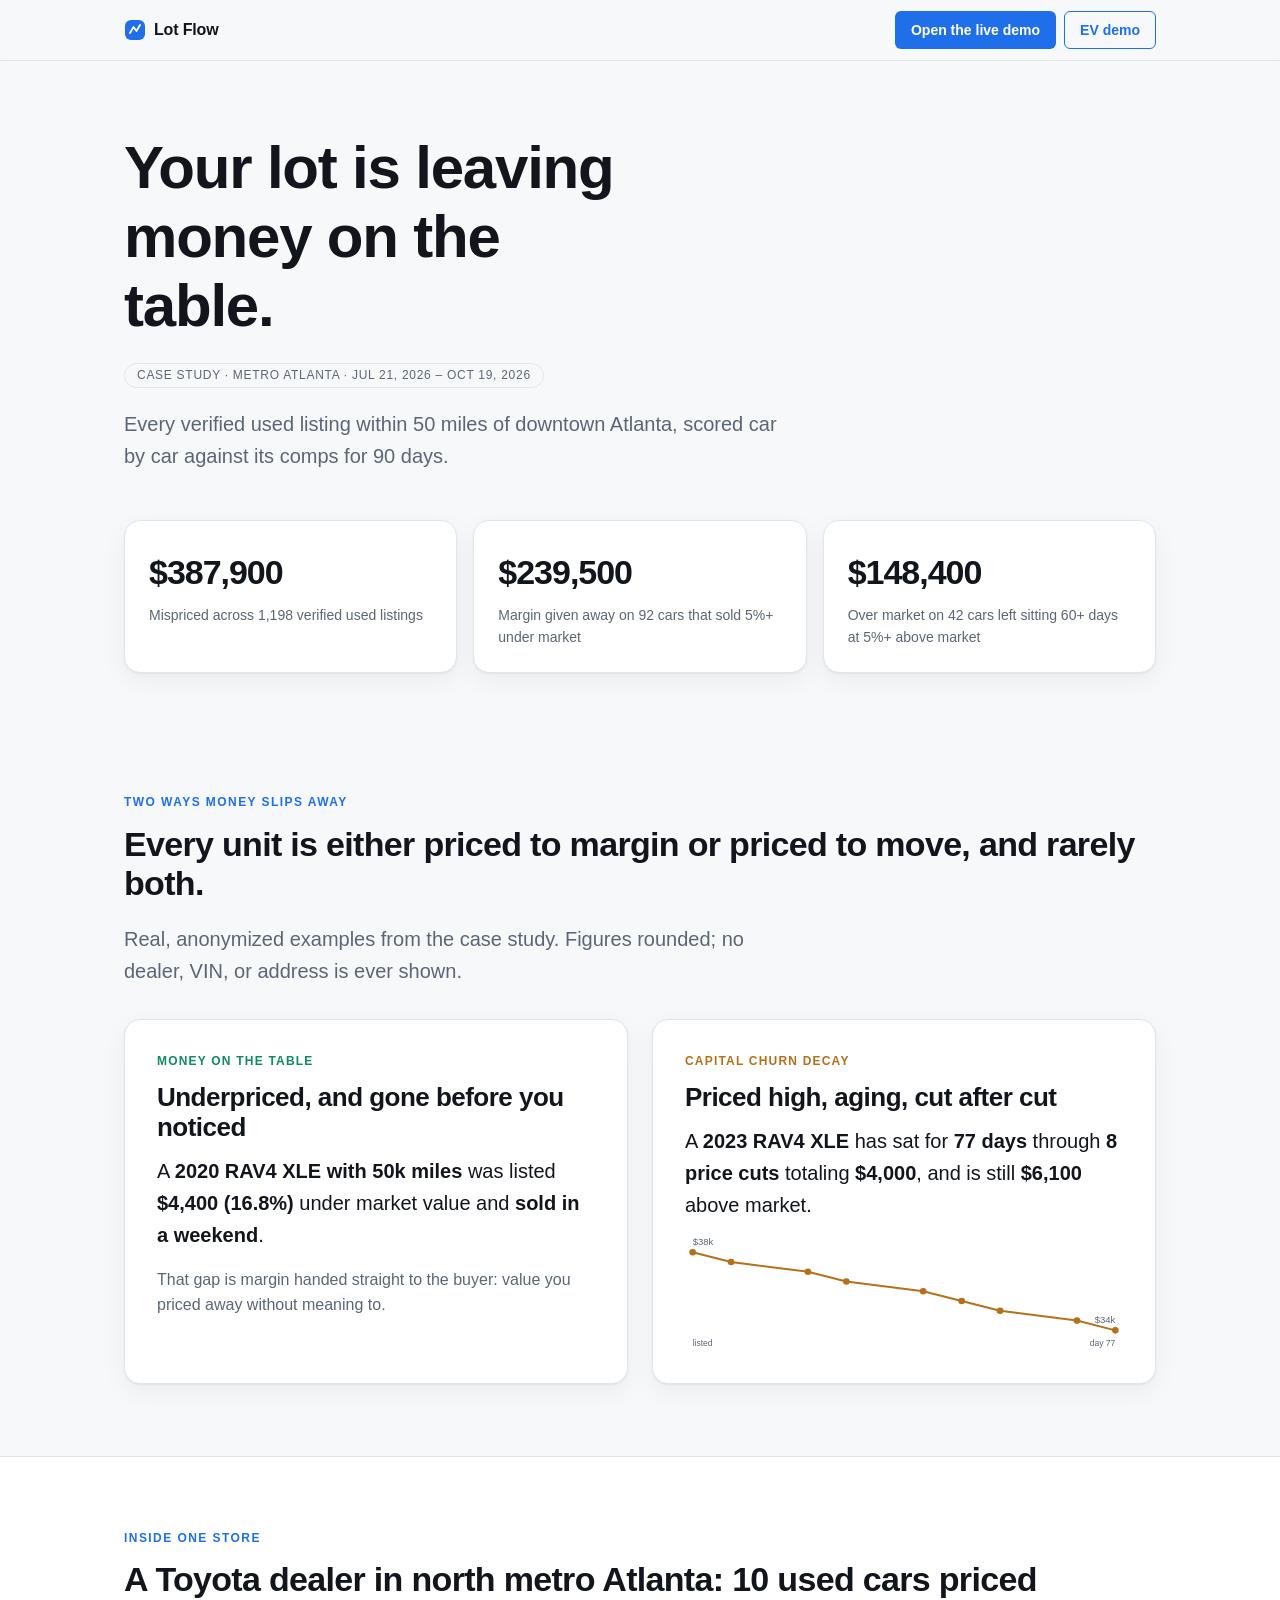
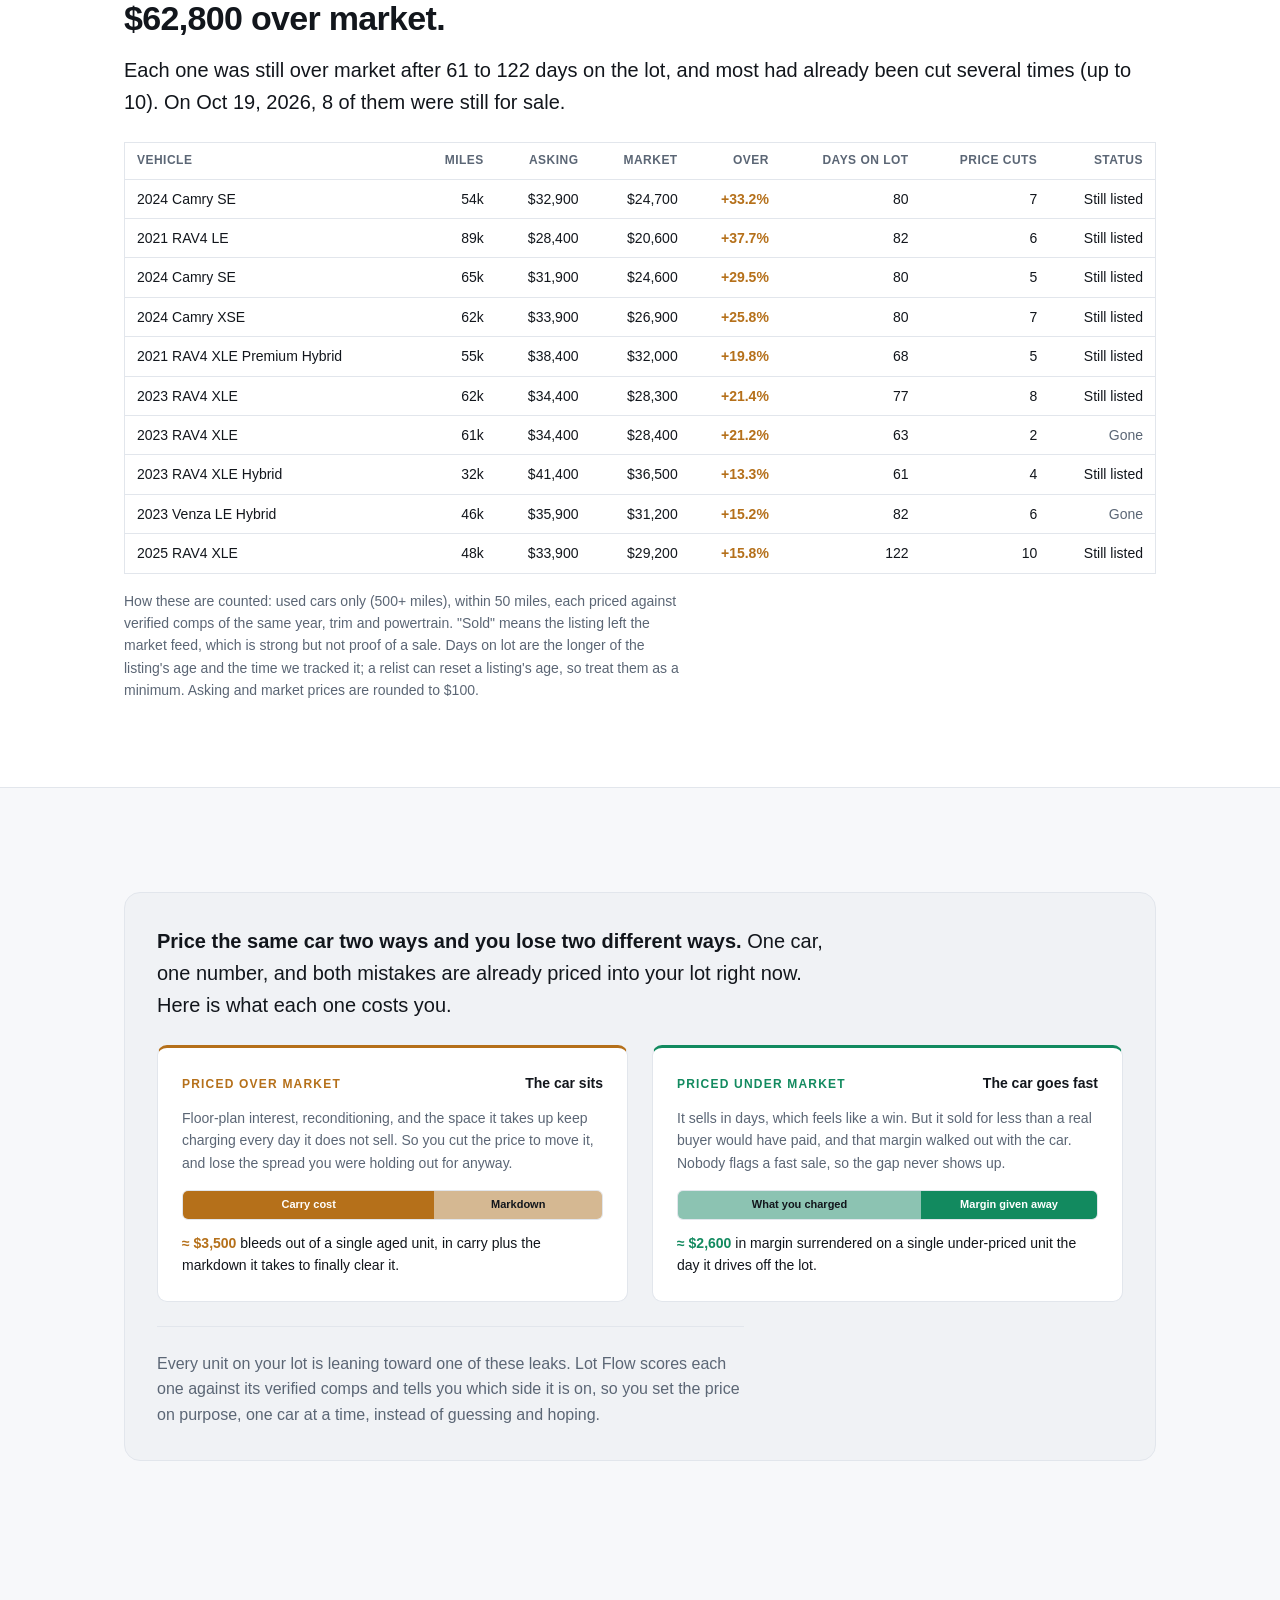
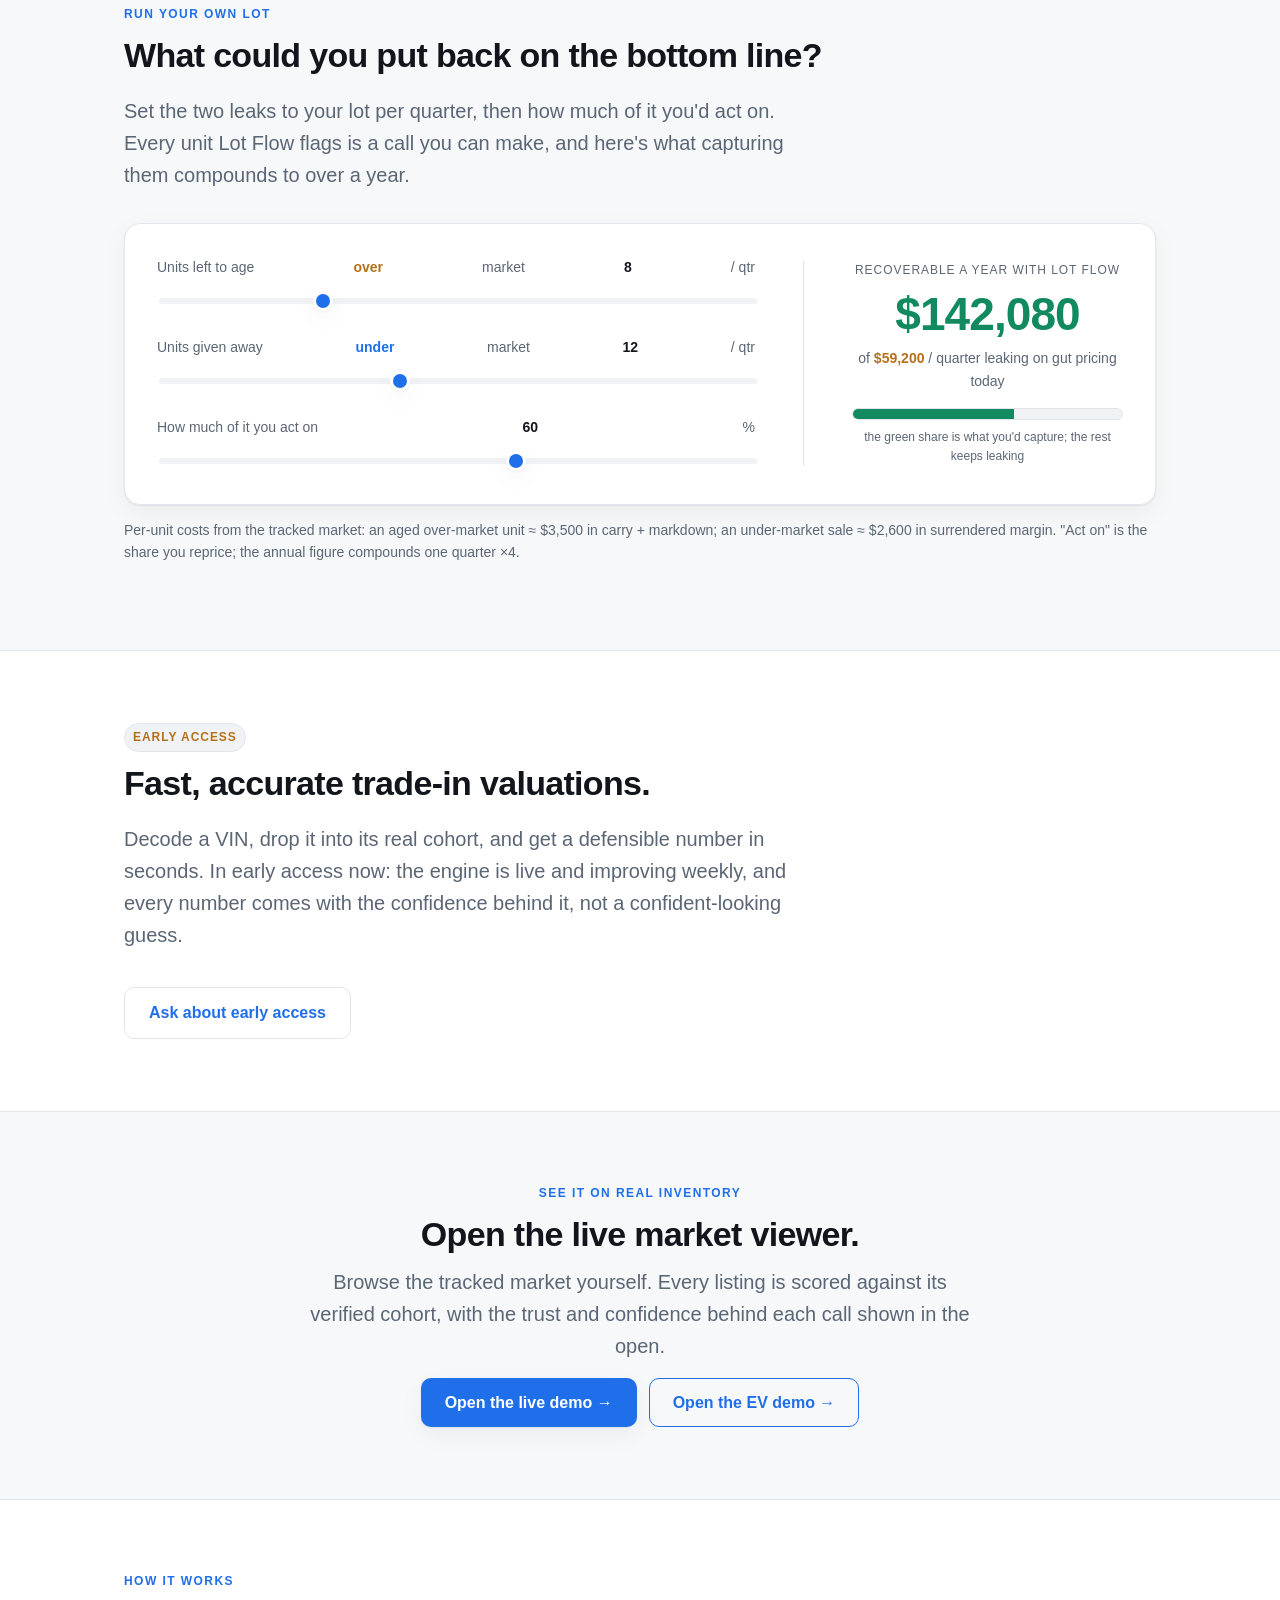
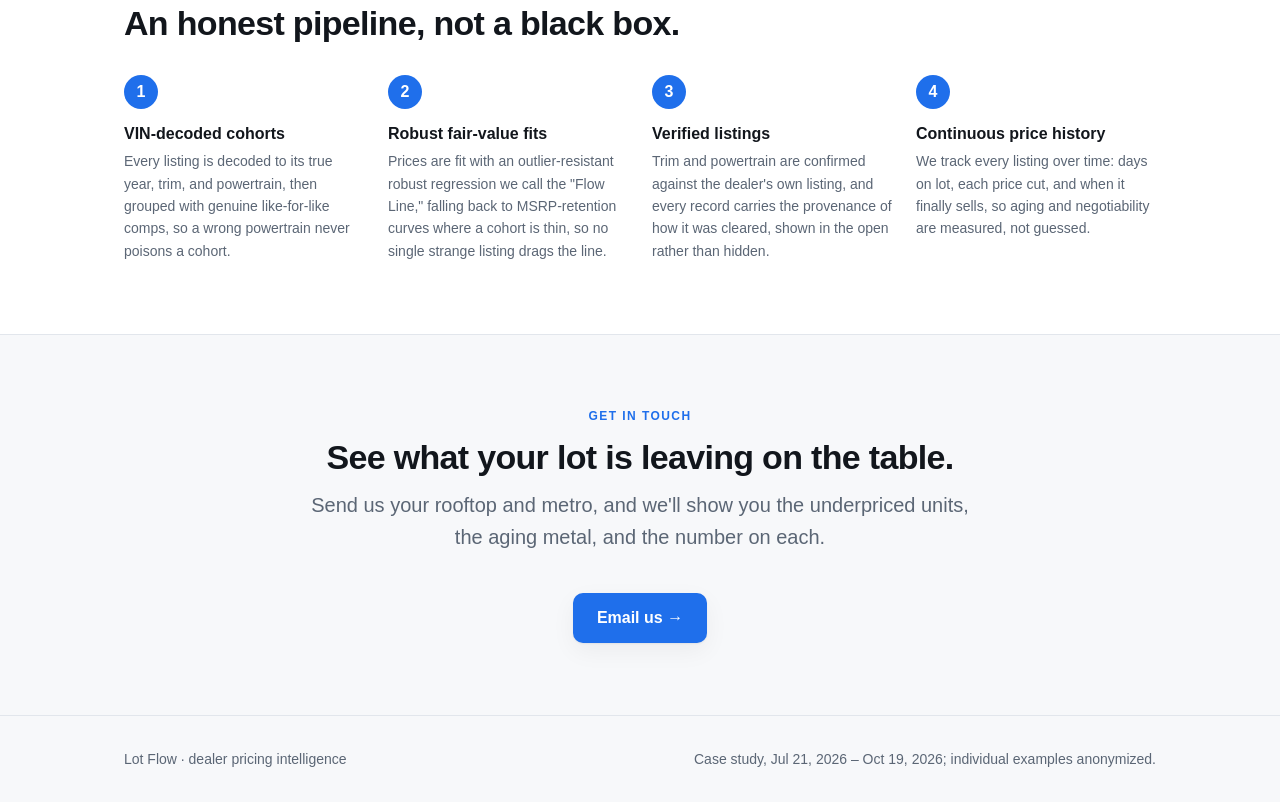
==== commit d45b255b: "Case study: 90-day window and "sold in a weekend" (founder calls) Mirrors rav4-market claude/atlanta" ====
--- a/index.html
+++ b/index.html
@@ -65,7 +65,7 @@
         <div id="profit-dynamic">
           <p class="vignette-headline">
             A <b id="profit-vehicle">unit</b> was listed
-            <b id="profit-under">—</b> under market value and was gone within
+            <b id="profit-under">—</b> under market value and
             <b id="profit-days">—</b>.
           </p>
           <p class="muted">That gap is margin handed straight to the buyer: value you priced away without meaning to.</p>
@@ -300,7 +300,7 @@
     // hero
     $("case-tag").textContent = "Case study · " + (cs.region || "") + " · " + span;
     $("hero-region").textContent = "Every verified used listing within " + m.miles + " miles of downtown " +
-      "Atlanta, scored car by car against its comps for four months.";
+      "Atlanta, scored car by car against its comps for " + (w.days || 90) + " days.";
     $("stat-total").textContent = money((given.usd || 0) + (aging.usd || 0));
     $("stat-total-lbl").textContent = "Mispriced across " + num(m.carsPriced) + " verified used listings";
     $("stat-given").textContent = money(given.usd);
@@ -316,7 +316,8 @@
     if (p) {
       $("profit-vehicle").textContent = p.year + " " + p.trim + " with " + num(p.milesK) + "k miles";
       $("profit-under").textContent = money(p.underBy) + " (" + p.underPct + "%)";
-      $("profit-days").textContent = num(p.goneWithinDays) + " days";
+      $("profit-days").textContent = (p.soldInDays != null && p.soldInDays <= 3)
+        ? "sold in a weekend" : "was gone within " + num(p.goneWithinDays) + " days";
     } else {
       $("profit-dynamic").classList.add("hidden");
       $("profit-empty").classList.remove("hidden");
